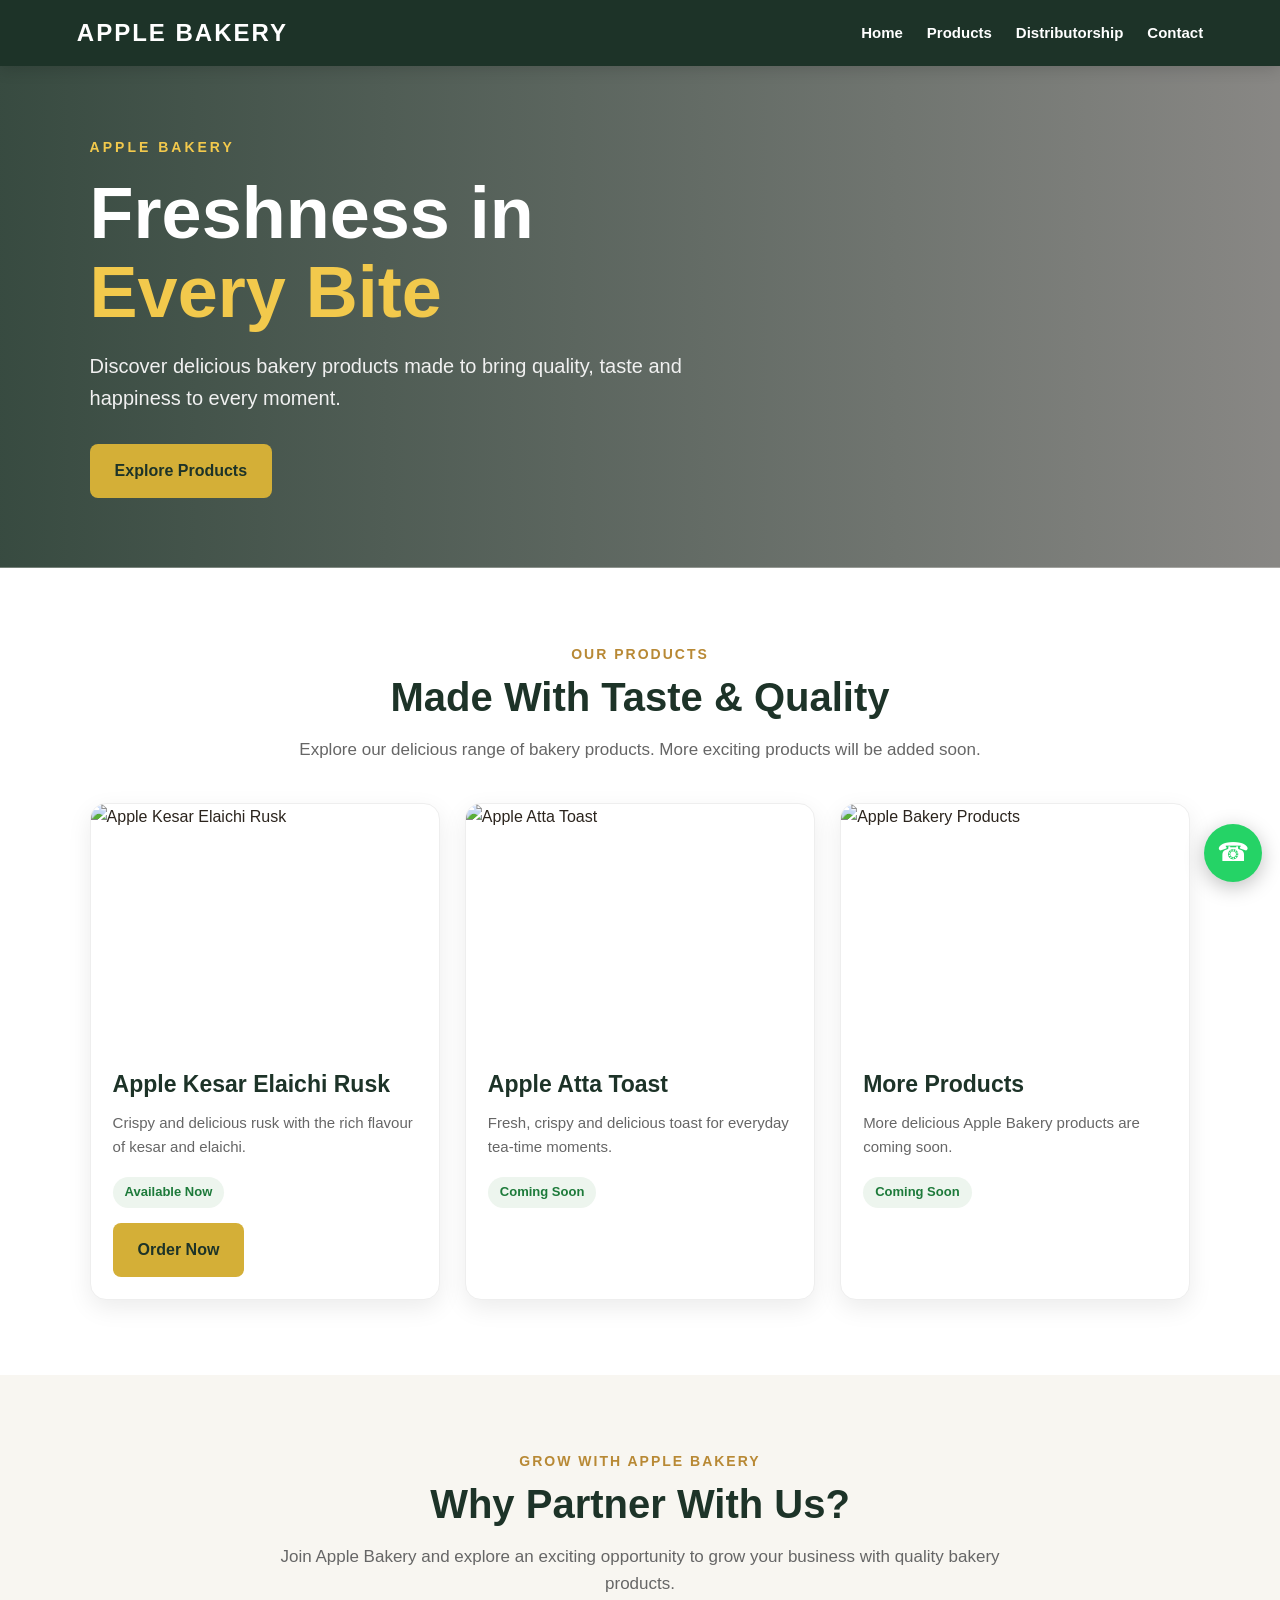
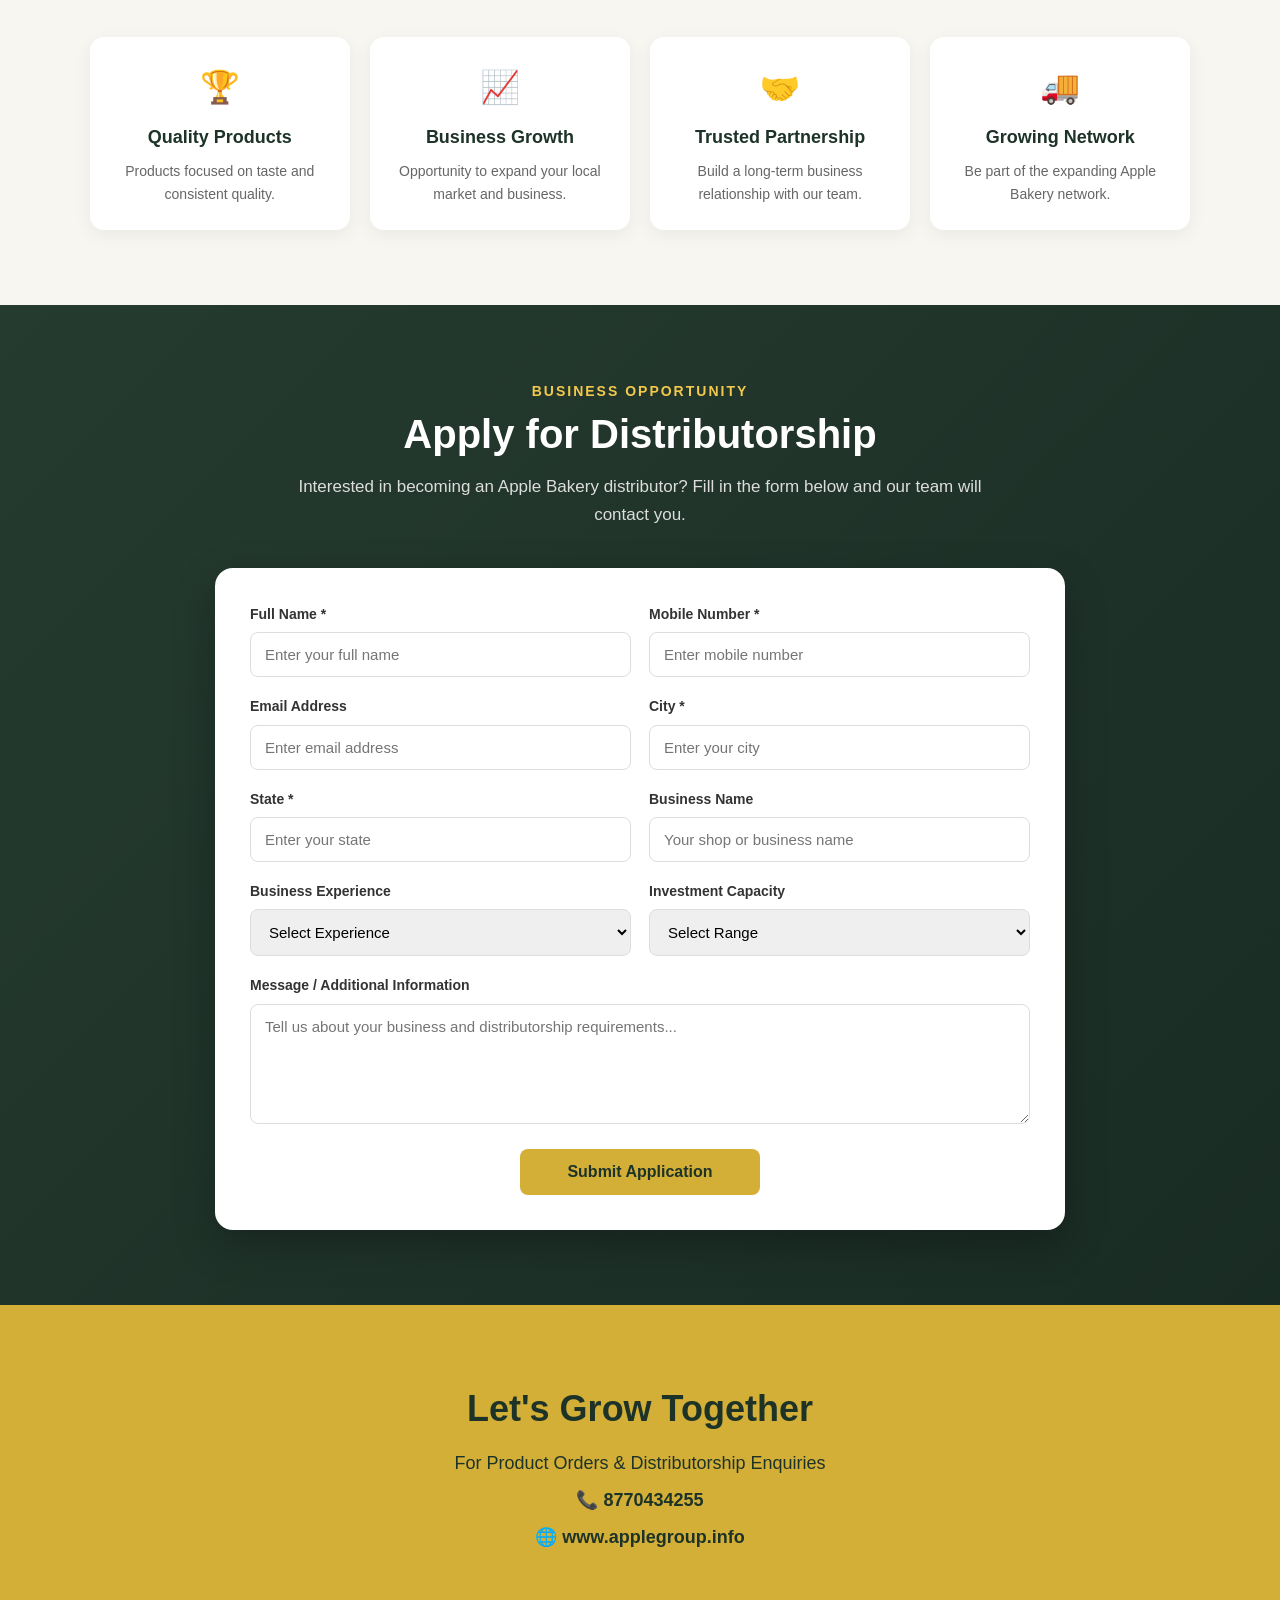
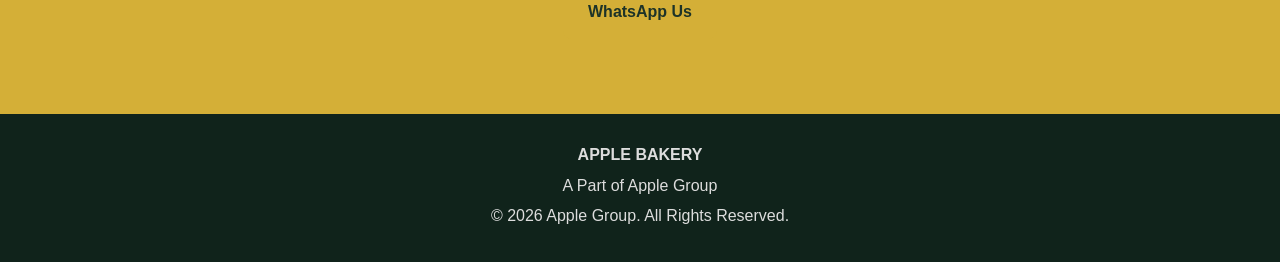
==== apple-bakery.html @ d06802bd "Create apple-bakery.html" ====
<!DOCTYPE html>
<html lang="en">

<head>
  <meta charset="UTF-8">

  <meta name="viewport" content="width=device-width, initial-scale=1.0">

  <title>Apple Bakery | Freshness in Every Bite</title>

  <meta
    name="description"
    content="Apple Bakery offers delicious bakery products. Explore our range and apply for distributorship."
  >

  <style>

    * {
      margin: 0;
      padding: 0;
      box-sizing: border-box;
    }

    html {
      scroll-behavior: smooth;
    }

    body {
      font-family: Arial, sans-serif;
      background: #f8f6f1;
      color: #2b241d;
      line-height: 1.6;
      overflow-x: hidden;
    }


    /* =========================
       HEADER
    ========================= */

    header {
      background: #1d3328;
      padding: 14px 6%;
      position: sticky;
      top: 0;
      z-index: 1000;
      box-shadow: 0 3px 15px rgba(0, 0, 0, 0.15);
    }

    .navbar {
      max-width: 1200px;
      margin: auto;
      display: flex;
      align-items: center;
      justify-content: space-between;
      gap: 20px;
    }

    .logo {
      color: white;
      font-size: 24px;
      font-weight: bold;
      letter-spacing: 2px;
      text-decoration: none;
    }

    nav {
      display: flex;
      align-items: center;
      gap: 24px;
    }

    nav a {
      color: white;
      text-decoration: none;
      font-size: 15px;
      font-weight: 600;
      transition: 0.3s ease;
    }

    nav a:hover {
      color: #d4af37;
    }


    /* =========================
       HERO
    ========================= */

    .hero {
      min-height: 500px;

      background:
        linear-gradient(
          90deg,
          rgba(29, 51, 40, 0.88),
          rgba(0, 0, 0, 0.45)
        ),
        url('https://images.unsplash.com/photo-1517433670267-08bbd4be890f?auto=format&fit=crop&w=1600&q=85');

      background-size: cover;
      background-position: center;

      display: flex;
      align-items: center;

      padding: 70px 7%;
      color: white;
    }

    .hero-content {
      max-width: 650px;
    }

    .hero-tag {
      color: #f2c94c;
      font-size: 14px;
      letter-spacing: 3px;
      font-weight: bold;
      margin-bottom: 15px;
    }

    .hero h1 {
      font-size: clamp(42px, 6vw, 72px);
      line-height: 1.1;
      margin-bottom: 18px;
    }

    .hero h1 span {
      color: #f2c94c;
    }

    .hero p {
      font-size: 20px;
      color: #f0f0f0;
      margin-bottom: 30px;
      max-width: 600px;
    }


    /* =========================
       BUTTON
    ========================= */

    .btn {
      display: inline-block;
      background: #d4af37;
      color: #1d3328;
      text-decoration: none;
      font-weight: bold;
      padding: 14px 25px;
      border-radius: 8px;
      border: none;
      cursor: pointer;
      transition: 0.3s ease;
      font-size: 16px;
    }

    .btn:hover {
      transform: translateY(-2px);
      background: #f2c94c;
    }


    /* =========================
       GENERAL
    ========================= */

    section {
      padding: 75px 7%;
    }

    .container {
      max-width: 1200px;
      margin: auto;
    }

    .section-tag {
      color: #b88935;
      text-transform: uppercase;
      letter-spacing: 2px;
      font-weight: bold;
      font-size: 14px;
      margin-bottom: 8px;
      text-align: center;
    }

    .section-title {
      text-align: center;
      font-size: 40px;
      color: #1d3328;
      margin-bottom: 15px;
      line-height: 1.2;
    }

    .section-text {
      max-width: 720px;
      margin: 0 auto 40px;
      text-align: center;
      color: #666;
      font-size: 17px;
    }


    /* =========================
       PRODUCTS
    ========================= */

    .products {
      background: white;
    }

    .product-grid {
      display: grid;
      grid-template-columns: repeat(3, 1fr);
      gap: 25px;
    }

    .product-card {
      background: #fff;
      border-radius: 16px;
      overflow: hidden;
      box-shadow: 0 8px 25px rgba(0, 0, 0, 0.08);
      transition: 0.3s ease;
      border: 1px solid #eee;
    }

    .product-card:hover {
      transform: translateY(-7px);
    }

    .product-card img {
      width: 100%;
      height: 240px;
      object-fit: cover;
      display: block;
    }

    .product-content {
      padding: 22px;
    }

    .product-content h3 {
      color: #1d3328;
      font-size: 23px;
      margin-bottom: 8px;
    }

    .product-content p {
      color: #666;
      margin-bottom: 18px;
      font-size: 15px;
    }

    .product-status {
      display: inline-block;
      background: #edf5ee;
      color: #1d7a3a;
      padding: 5px 12px;
      border-radius: 20px;
      font-size: 13px;
      font-weight: bold;
      margin-bottom: 15px;
    }


    /* =========================
       DISTRIBUTORSHIP
    ========================= */

    .distributorship {
      background:
        linear-gradient(
          135deg,
          rgba(29, 51, 40, 0.96),
          rgba(16, 35, 27, 0.96)
        );
      color: white;
    }

    .distributorship .section-tag {
      color: #f2c94c;
    }

    .distributorship .section-title {
      color: white;
    }

    .distributorship .section-text {
      color: #dddddd;
    }

    .form-box {
      max-width: 850px;
      margin: auto;
      background: white;
      padding: 35px;
      border-radius: 18px;
      color: #222;
      box-shadow: 0 15px 40px rgba(0, 0, 0, 0.25);
    }

    .form-grid {
      display: grid;
      grid-template-columns: repeat(2, 1fr);
      gap: 18px;
    }

    .form-group {
      display: flex;
      flex-direction: column;
    }

    .form-group.full {
      grid-column: 1 / -1;
    }

    .form-group label {
      font-size: 14px;
      font-weight: bold;
      margin-bottom: 7px;
      color: #333;
    }

    .form-group input,
    .form-group select,
    .form-group textarea {
      width: 100%;
      padding: 13px 14px;
      border: 1px solid #ddd;
      border-radius: 8px;
      font-size: 15px;
      font-family: Arial, sans-serif;
      outline: none;
    }

    .form-group input:focus,
    .form-group select:focus,
    .form-group textarea:focus {
      border-color: #d4af37;
      box-shadow: 0 0 0 3px rgba(212, 175, 55, 0.12);
    }

    .form-group textarea {
      min-height: 120px;
      resize: vertical;
    }

    .form-submit {
      margin-top: 25px;
      text-align: center;
    }

    .form-submit .btn {
      min-width: 240px;
    }


    /* =========================
       WHY DISTRIBUTOR
    ========================= */

    .benefits {
      background: #f8f6f1;
    }

    .benefit-grid {
      display: grid;
      grid-template-columns: repeat(4, 1fr);
      gap: 20px;
    }

    .benefit-card {
      background: white;
      padding: 25px 20px;
      border-radius: 14px;
      text-align: center;
      box-shadow: 0 5px 18px rgba(0, 0, 0, 0.06);
    }

    .benefit-icon {
      font-size: 32px;
      margin-bottom: 10px;
    }

    .benefit-card h3 {
      color: #1d3328;
      margin-bottom: 8px;
      font-size: 18px;
    }

    .benefit-card p {
      color: #666;
      font-size: 14px;
    }


    /* =========================
       CONTACT
    ========================= */

    .contact {
      background: #d4af37;
      text-align: center;
      color: #1d3328;
    }

    .contact h2 {
      font-size: 36px;
      margin-bottom: 12px;
    }

    .contact p {
      font-size: 18px;
      margin-bottom: 8px;
    }

    .contact a {
      color: #1d3328;
      font-weight: bold;
      text-decoration: none;
    }


    /* =========================
       FOOTER
    ========================= */

    footer {
      background: #10231b;
      color: white;
      text-align: center;
      padding: 28px 6%;
    }

    footer p {
      margin-bottom: 5px;
      color: #dddddd;
    }


    /* =========================
       WHATSAPP
    ========================= */

    .floating-whatsapp {
      position: fixed;
      right: 18px;
      bottom: 18px;

      width: 58px;
      height: 58px;

      border-radius: 50%;

      background: #25d366;
      color: white;

      display: flex;
      align-items: center;
      justify-content: center;

      text-decoration: none;
      font-size: 26px;

      box-shadow: 0 5px 20px rgba(0, 0, 0, 0.25);
      z-index: 999;
    }


    /* =========================
       MOBILE
    ========================= */

    @media (max-width: 768px) {

      header {
        padding: 13px 5%;
      }

      .navbar {
        flex-direction: column;
        gap: 10px;
      }

      .logo {
        font-size: 21px;
      }

      nav {
        width: 100%;
        justify-content: center;
        gap: 14px;
        flex-wrap: wrap;
      }

      nav a {
        font-size: 13px;
      }

      .hero {
        min-height: 470px;
        padding: 60px 6%;
        background-position: center;
      }

      .hero-tag {
        font-size: 12px;
        letter-spacing: 2px;
      }

      .hero h1 {
        font-size: 42px;
      }

      .hero p {
        font-size: 16px;
      }

      section {
        padding: 55px 5%;
      }

      .section-title {
        font-size: 30px;
      }

      .section-text {
        font-size: 15px;
        margin-bottom: 30px;
      }

      .product-grid {
        grid-template-columns: repeat(2, 1fr);
        gap: 12px;
      }

      .product-card {
        border-radius: 12px;
      }

      .product-card img {
        height: 145px;
      }

      .product-content {
        padding: 14px;
      }

      .product-content h3 {
        font-size: 17px;
        line-height: 1.25;
      }

      .product-content p {
        font-size: 13px;
        line-height: 1.5;
        margin-bottom: 12px;
      }

      .product-status {
        font-size: 11px;
        padding: 4px 8px;
      }

      .product-content .btn {
        width: 100%;
        text-align: center;
        padding: 11px 8px;
        font-size: 13px;
      }

      .benefit-grid {
        grid-template-columns: repeat(2, 1fr);
        gap: 12px;
      }

      .benefit-card {
        padding: 18px 12px;
      }

      .benefit-icon {
        font-size: 26px;
      }

      .benefit-card h3 {
        font-size: 15px;
      }

      .benefit-card p {
        font-size: 12px;
      }

      .form-box {
        padding: 20px 15px;
        border-radius: 14px;
      }

      .form-grid {
        grid-template-columns: 1fr;
        gap: 14px;
      }

      .form-group.full {
        grid-column: auto;
      }

      .form-group input,
      .form-group select,
      .form-group textarea {
        padding: 12px;
        font-size: 14px;
      }

      .form-submit .btn {
        width: 100%;
        min-width: 0;
      }

      .contact h2 {
        font-size: 28px;
      }

      .contact p {
        font-size: 15px;
      }

    }

  </style>

</head>


<body>


  <!-- =========================
       HEADER
  ========================= -->

  <header>

    <div class="navbar">

      <a href="index.html" class="logo">
        APPLE BAKERY
      </a>

      <nav>

        <a href="index.html">
          Home
        </a>

        <a href="#products">
          Products
        </a>

        <a href="#distributorship">
          Distributorship
        </a>

        <a href="#contact">
          Contact
        </a>

      </nav>

    </div>

  </header>



  <!-- =========================
       HERO
  ========================= -->

  <section class="hero">

    <div class="hero-content">

      <div class="hero-tag">
        APPLE BAKERY
      </div>

      <h1>
        Freshness in
        <span>Every Bite</span>
      </h1>

      <p>
        Discover delicious bakery products made to bring
        quality, taste and happiness to every moment.
      </p>

      <a href="#products" class="btn">
        Explore Products
      </a>

    </div>

  </section>



  <!-- =========================
       PRODUCTS
  ========================= -->

  <section class="products" id="products">

    <div class="container">

      <div class="section-tag">
        OUR PRODUCTS
      </div>

      <h2 class="section-title">
        Made With Taste & Quality
      </h2>

      <p class="section-text">
        Explore our delicious range of bakery products.
        More exciting products will be added soon.
      </p>


      <div class="product-grid">


        <!-- PRODUCT 1 -->

        <div class="product-card">

          <img
            src="https://images.unsplash.com/photo-1519864600265-abb23847ef2c?auto=format&fit=crop&w=800&q=80"
            alt="Apple Kesar Elaichi Rusk"
          >

          <div class="product-content">

            <h3>
              Apple Kesar Elaichi Rusk
            </h3>

            <p>
              Crispy and delicious rusk with the rich
              flavour of kesar and elaichi.
            </p>

            <div class="product-status">
              Available Now
            </div>

            <br>

            <a
              href="https://wa.me/918770434255?text=Hello%2C%20I%20want%20to%20order%20Apple%20Kesar%20Elaichi%20Rusk."
              class="btn"
              target="_blank"
              rel="noopener"
            >
              Order Now
            </a>

          </div>

        </div>



        <!-- PRODUCT 2 -->

        <div class="product-card">

          <img
            src="https://images.unsplash.com/photo-1509440159596-0249088772ff?auto=format&fit=crop&w=800&q=80"
            alt="Apple Atta Toast"
          >

          <div class="product-content">

            <h3>
              Apple Atta Toast
            </h3>

            <p>
              Fresh, crispy and delicious toast
              for everyday tea-time moments.
            </p>

            <div class="product-status">
              Coming Soon
            </div>

          </div>

        </div>



        <!-- PRODUCT 3 -->

        <div class="product-card">

          <img
            src="https://images.unsplash.com/photo-1509365465985-25d11c17e812?auto=format&fit=crop&w=800&q=80"
            alt="Apple Bakery Products"
          >

          <div class="product-content">

            <h3>
              More Products
            </h3>

            <p>
              More delicious Apple Bakery products
              are coming soon.
            </p>

            <div class="product-status">
              Coming Soon
            </div>

          </div>

        </div>


      </div>

    </div>

  </section>



  <!-- =========================
       BENEFITS
  ========================= -->

  <section class="benefits">

    <div class="container">

      <div class="section-tag">
        GROW WITH APPLE BAKERY
      </div>

      <h2 class="section-title">
        Why Partner With Us?
      </h2>

      <p class="section-text">
        Join Apple Bakery and explore an exciting opportunity
        to grow your business with quality bakery products.
      </p>


      <div class="benefit-grid">

        <div class="benefit-card">

          <div class="benefit-icon">
            🏆
          </div>

          <h3>
            Quality Products
          </h3>

          <p>
            Products focused on taste and consistent quality.
          </p>

        </div>


        <div class="benefit-card">

          <div class="benefit-icon">
            📈
          </div>

          <h3>
            Business Growth
          </h3>

          <p>
            Opportunity to expand your local market and business.
          </p>

        </div>


        <div class="benefit-card">

          <div class="benefit-icon">
            🤝
          </div>

          <h3>
            Trusted Partnership
          </h3>

          <p>
            Build a long-term business relationship with our team.
          </p>

        </div>


        <div class="benefit-card">

          <div class="benefit-icon">
            🚚
          </div>

          <h3>
            Growing Network
          </h3>

          <p>
            Be part of the expanding Apple Bakery network.
          </p>

        </div>

      </div>

    </div>

  </section>



  <!-- =========================
       DISTRIBUTORSHIP FORM
  ========================= -->

  <section
    class="distributorship"
    id="distributorship"
  >

    <div class="container">

      <div class="section-tag">
        BUSINESS OPPORTUNITY
      </div>

      <h2 class="section-title">
        Apply for Distributorship
      </h2>

      <p class="section-text">
        Interested in becoming an Apple Bakery distributor?
        Fill in the form below and our team will contact you.
      </p>


      <div class="form-box">

        <form
          action="https://formsubmit.co/applegroupofficial@gmail.com"
          method="POST"
        >

          <!-- SETTINGS -->

          <input
            type="hidden"
            name="_subject"
            value="New Apple Bakery Distributorship Application"
          >

          <input
            type="hidden"
            name="_captcha"
            value="false"
          >

          <input
            type="hidden"
            name="_template"
            value="table"
          >


          <div class="form-grid">


            <div class="form-group">

              <label>
                Full Name *
              </label>

              <input
                type="text"
                name="Full Name"
                placeholder="Enter your full name"
                required
              >

            </div>


            <div class="form-group">

              <label>
                Mobile Number *
              </label>

              <input
                type="tel"
                name="Mobile Number"
                placeholder="Enter mobile number"
                required
              >

            </div>


            <div class="form-group">

              <label>
                Email Address
              </label>

              <input
                type="email"
                name="Email"
                placeholder="Enter email address"
              >

            </div>


            <div class="form-group">

              <label>
                City *
              </label>

              <input
                type="text"
                name="City"
                placeholder="Enter your city"
                required
              >

            </div>


            <div class="form-group">

              <label>
                State *
              </label>

              <input
                type="text"
                name="State"
                placeholder="Enter your state"
                required
              >

            </div>


            <div class="form-group">

              <label>
                Business Name
              </label>

              <input
                type="text"
                name="Business Name"
                placeholder="Your shop or business name"
              >

            </div>


            <div class="form-group">

              <label>
                Business Experience
              </label>

              <select name="Business Experience">

                <option value="">
                  Select Experience
                </option>

                <option>
                  No Previous Experience
                </option>

                <option>
                  Less Than 1 Year
                </option>

                <option>
                  1 - 3 Years
                </option>

                <option>
                  More Than 3 Years
                </option>

              </select>

            </div>


            <div class="form-group">

              <label>
                Investment Capacity
              </label>

              <select name="Investment Capacity">

                <option value="">
                  Select Range
                </option>

                <option>
                  Below ₹50,000
                </option>

                <option>
                  ₹50,000 - ₹1 Lakh
                </option>

                <option>
                  ₹1 Lakh - ₹3 Lakh
                </option>

                <option>
                  Above ₹3 Lakh
                </option>

              </select>

            </div>


            <div class="form-group full">

              <label>
                Message / Additional Information
              </label>

              <textarea
                name="Message"
                placeholder="Tell us about your business and distributorship requirements..."
              ></textarea>

            </div>


          </div>


          <div class="form-submit">

            <button
              type="submit"
              class="btn"
            >
              Submit Application
            </button>

          </div>


        </form>

      </div>

    </div>

  </section>



  <!-- =========================
       CONTACT
  ========================= -->

  <section class="contact" id="contact">

    <div class="container">

      <h2>
        Let's Grow Together
      </h2>

      <p>
        For Product Orders & Distributorship Enquiries
      </p>

      <p>
        📞
        <a href="tel:+918770434255">
          8770434255
        </a>
      </p>

      <p>
        🌐
        <a href="https://www.applegroup.info">
          www.applegroup.info
        </a>
      </p>

      <br>

      <a
        href="https://wa.me/918770434255?text=Hello%2C%20I%20am%20interested%20in%20Apple%20Bakery%20distributorship."
        class="btn"
        target="_blank"
        rel="noopener"
      >
        WhatsApp Us
      </a>

    </div>

  </section>



  <!-- =========================
       FOOTER
  ========================= -->

  <footer>

    <p>
      <strong>
        APPLE BAKERY
      </strong>
    </p>

    <p>
      A Part of Apple Group
    </p>

    <p>
      © 2026 Apple Group. All Rights Reserved.
    </p>

  </footer>



  <!-- =========================
       FLOATING WHATSAPP
  ========================= -->

  <a
    href="https://wa.me/918770434255?text=Hello%2C%20I%20want%20to%20know%20more%20about%20Apple%20Bakery."
    class="floating-whatsapp"
    target="_blank"
    rel="noopener"
    aria-label="Chat on WhatsApp"
  >
    ☎
  </a>


</body>

</html>
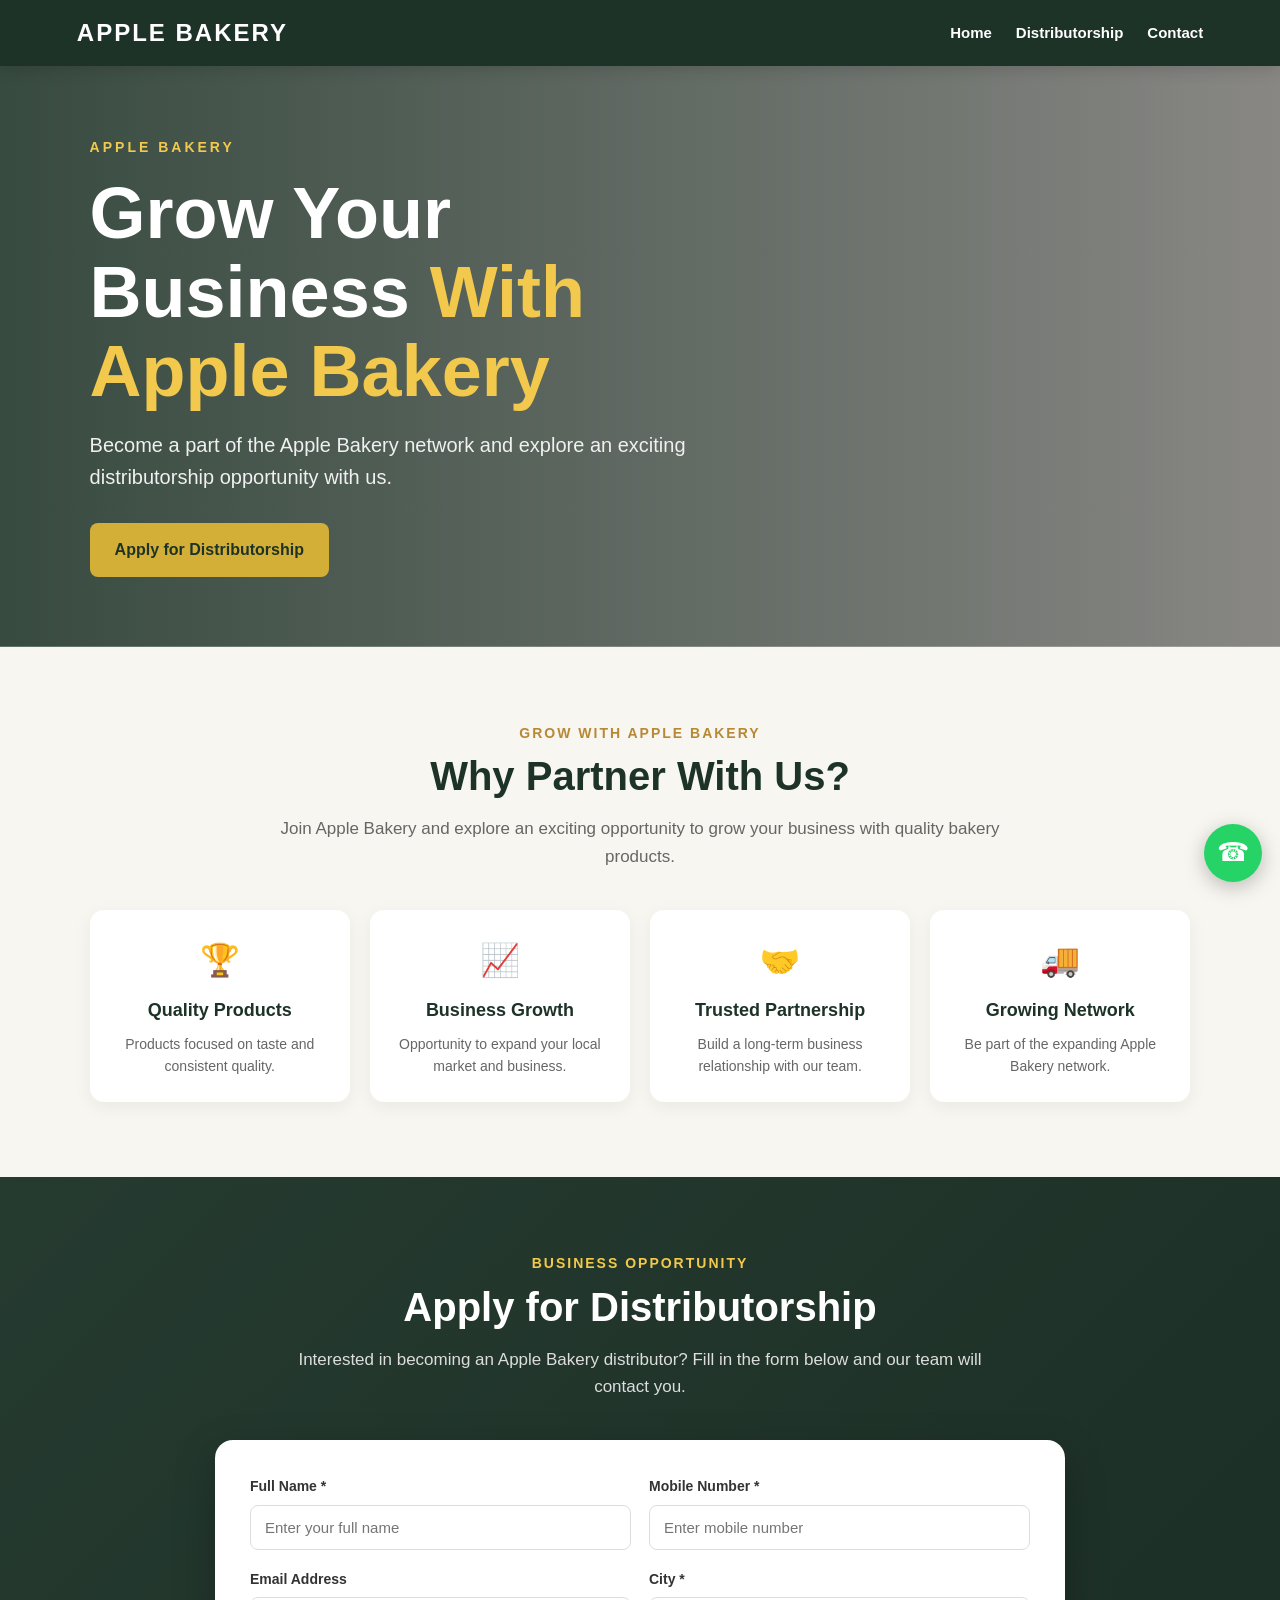
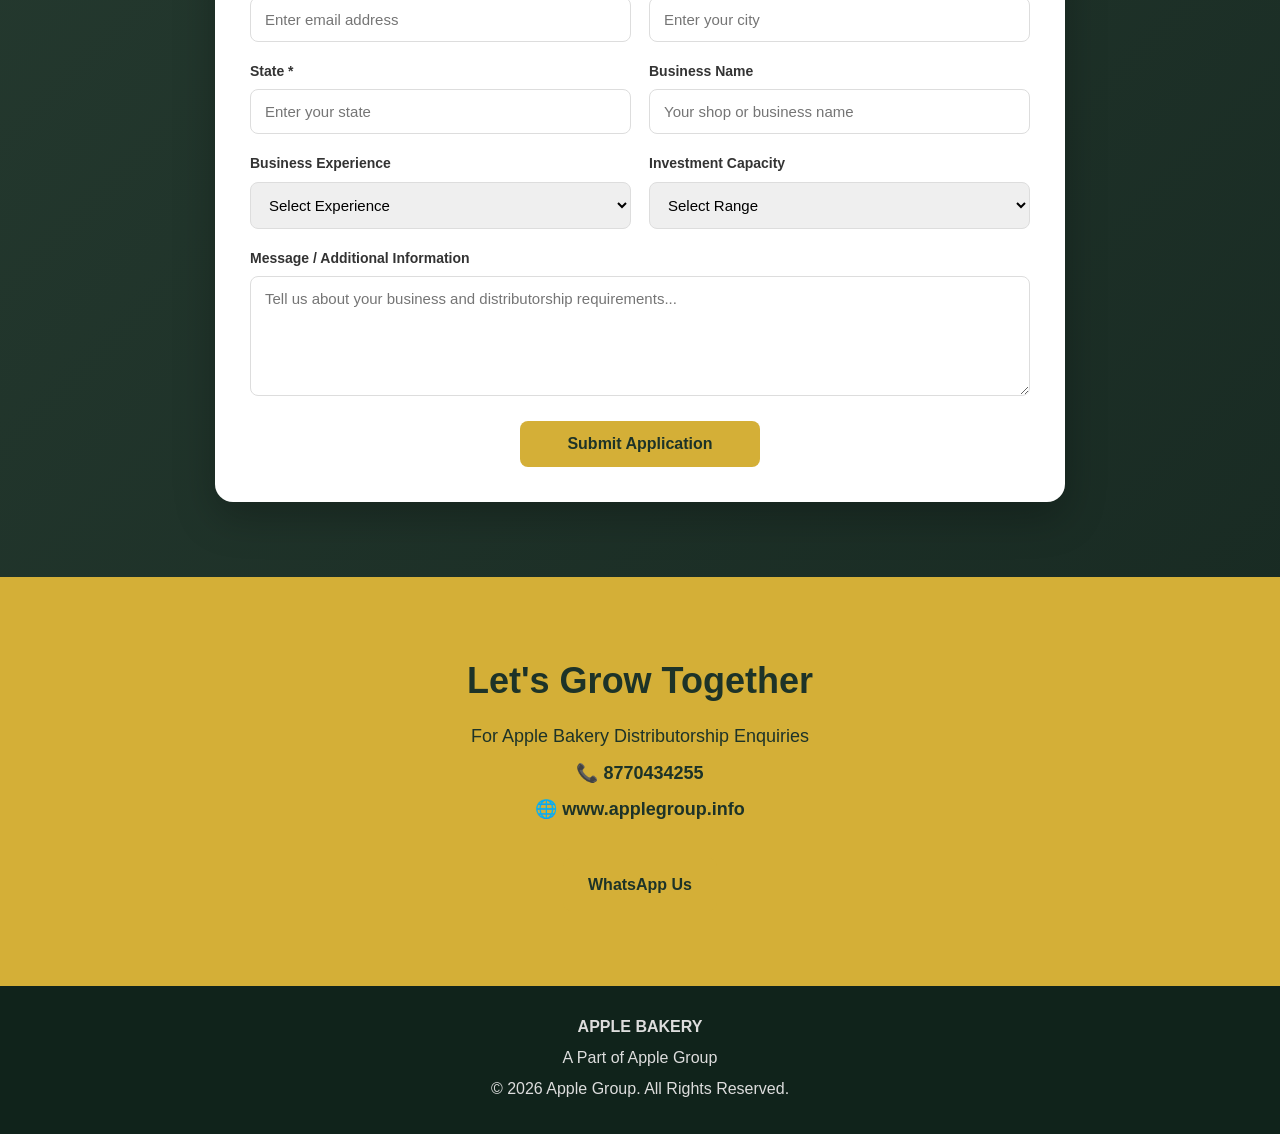
==== commit f2f1a9fd: "Update apple-bakery.html" ====
--- a/apple-bakery.html
+++ b/apple-bakery.html
@@ -6,11 +6,11 @@
 
   <meta name="viewport" content="width=device-width, initial-scale=1.0">
 
-  <title>Apple Bakery | Freshness in Every Bite</title>
+  <title>Apple Bakery | Distributorship Opportunity</title>
 
   <meta
     name="description"
-    content="Apple Bakery offers delicious bakery products. Explore our range and apply for distributorship."
+    content="Join Apple Bakery as a distributor. Apply for distributorship and grow your business with us."
   >
 
   <style>
@@ -100,6 +100,7 @@
 
       background-size: cover;
       background-position: center;
+      background-repeat: no-repeat;
 
       display: flex;
       align-items: center;
@@ -203,64 +204,41 @@
 
 
     /* =========================
-       PRODUCTS
+       BENEFITS
     ========================= */
 
-    .products {
+    .benefits {
+      background: #f8f6f1;
+    }
+
+    .benefit-grid {
+      display: grid;
+      grid-template-columns: repeat(4, 1fr);
+      gap: 20px;
+    }
+
+    .benefit-card {
       background: white;
-    }
-
-    .product-grid {
-      display: grid;
-      grid-template-columns: repeat(3, 1fr);
-      gap: 25px;
-    }
-
-    .product-card {
-      background: #fff;
-      border-radius: 16px;
-      overflow: hidden;
-      box-shadow: 0 8px 25px rgba(0, 0, 0, 0.08);
-      transition: 0.3s ease;
-      border: 1px solid #eee;
-    }
-
-    .product-card:hover {
-      transform: translateY(-7px);
-    }
-
-    .product-card img {
-      width: 100%;
-      height: 240px;
-      object-fit: cover;
-      display: block;
-    }
-
-    .product-content {
-      padding: 22px;
-    }
-
-    .product-content h3 {
+      padding: 25px 20px;
+      border-radius: 14px;
+      text-align: center;
+      box-shadow: 0 5px 18px rgba(0, 0, 0, 0.06);
+    }
+
+    .benefit-icon {
+      font-size: 32px;
+      margin-bottom: 10px;
+    }
+
+    .benefit-card h3 {
       color: #1d3328;
-      font-size: 23px;
       margin-bottom: 8px;
-    }
-
-    .product-content p {
+      font-size: 18px;
+    }
+
+    .benefit-card p {
       color: #666;
-      margin-bottom: 18px;
-      font-size: 15px;
-    }
-
-    .product-status {
-      display: inline-block;
-      background: #edf5ee;
-      color: #1d7a3a;
-      padding: 5px 12px;
-      border-radius: 20px;
-      font-size: 13px;
-      font-weight: bold;
-      margin-bottom: 15px;
+      font-size: 14px;
     }
 
 
@@ -275,6 +253,7 @@
           rgba(29, 51, 40, 0.96),
           rgba(16, 35, 27, 0.96)
         );
+
       color: white;
     }
 
@@ -357,45 +336,6 @@
 
 
     /* =========================
-       WHY DISTRIBUTOR
-    ========================= */
-
-    .benefits {
-      background: #f8f6f1;
-    }
-
-    .benefit-grid {
-      display: grid;
-      grid-template-columns: repeat(4, 1fr);
-      gap: 20px;
-    }
-
-    .benefit-card {
-      background: white;
-      padding: 25px 20px;
-      border-radius: 14px;
-      text-align: center;
-      box-shadow: 0 5px 18px rgba(0, 0, 0, 0.06);
-    }
-
-    .benefit-icon {
-      font-size: 32px;
-      margin-bottom: 10px;
-    }
-
-    .benefit-card h3 {
-      color: #1d3328;
-      margin-bottom: 8px;
-      font-size: 18px;
-    }
-
-    .benefit-card p {
-      color: #666;
-      font-size: 14px;
-    }
-
-
-    /* =========================
        CONTACT
     ========================= */
 
@@ -440,7 +380,7 @@
 
 
     /* =========================
-       WHATSAPP
+       WHATSAPP BUTTON
     ========================= */
 
     .floating-whatsapp {
@@ -499,8 +439,8 @@
       }
 
       .hero {
-        min-height: 470px;
-        padding: 60px 6%;
+        min-height: 420px;
+        padding: 55px 6%;
         background-position: center;
       }
 
@@ -510,7 +450,7 @@
       }
 
       .hero h1 {
-        font-size: 42px;
+        font-size: 40px;
       }
 
       .hero p {
@@ -528,46 +468,6 @@
       .section-text {
         font-size: 15px;
         margin-bottom: 30px;
-      }
-
-      .product-grid {
-        grid-template-columns: repeat(2, 1fr);
-        gap: 12px;
-      }
-
-      .product-card {
-        border-radius: 12px;
-      }
-
-      .product-card img {
-        height: 145px;
-      }
-
-      .product-content {
-        padding: 14px;
-      }
-
-      .product-content h3 {
-        font-size: 17px;
-        line-height: 1.25;
-      }
-
-      .product-content p {
-        font-size: 13px;
-        line-height: 1.5;
-        margin-bottom: 12px;
-      }
-
-      .product-status {
-        font-size: 11px;
-        padding: 4px 8px;
-      }
-
-      .product-content .btn {
-        width: 100%;
-        text-align: center;
-        padding: 11px 8px;
-        font-size: 13px;
       }
 
       .benefit-grid {
@@ -635,9 +535,7 @@
 <body>
 
 
-  <!-- =========================
-       HEADER
-  ========================= -->
+  <!-- HEADER -->
 
   <header>
 
@@ -653,10 +551,6 @@
           Home
         </a>
 
-        <a href="#products">
-          Products
-        </a>
-
         <a href="#distributorship">
           Distributorship
         </a>
@@ -673,9 +567,7 @@
 
 
 
-  <!-- =========================
-       HERO
-  ========================= -->
+  <!-- HERO -->
 
   <section class="hero">
 
@@ -686,17 +578,17 @@
       </div>
 
       <h1>
-        Freshness in
-        <span>Every Bite</span>
+        Grow Your Business
+        <span>With Apple Bakery</span>
       </h1>
 
       <p>
-        Discover delicious bakery products made to bring
-        quality, taste and happiness to every moment.
+        Become a part of the Apple Bakery network and explore
+        an exciting distributorship opportunity with us.
       </p>
 
-      <a href="#products" class="btn">
-        Explore Products
+      <a href="#distributorship" class="btn">
+        Apply for Distributorship
       </a>
 
     </div>
@@ -705,142 +597,7 @@
 
 
 
-  <!-- =========================
-       PRODUCTS
-  ========================= -->
-
-  <section class="products" id="products">
-
-    <div class="container">
-
-      <div class="section-tag">
-        OUR PRODUCTS
-      </div>
-
-      <h2 class="section-title">
-        Made With Taste & Quality
-      </h2>
-
-      <p class="section-text">
-        Explore our delicious range of bakery products.
-        More exciting products will be added soon.
-      </p>
-
-
-      <div class="product-grid">
-
-
-        <!-- PRODUCT 1 -->
-
-        <div class="product-card">
-
-          <img
-            src="https://images.unsplash.com/photo-1519864600265-abb23847ef2c?auto=format&fit=crop&w=800&q=80"
-            alt="Apple Kesar Elaichi Rusk"
-          >
-
-          <div class="product-content">
-
-            <h3>
-              Apple Kesar Elaichi Rusk
-            </h3>
-
-            <p>
-              Crispy and delicious rusk with the rich
-              flavour of kesar and elaichi.
-            </p>
-
-            <div class="product-status">
-              Available Now
-            </div>
-
-            <br>
-
-            <a
-              href="https://wa.me/918770434255?text=Hello%2C%20I%20want%20to%20order%20Apple%20Kesar%20Elaichi%20Rusk."
-              class="btn"
-              target="_blank"
-              rel="noopener"
-            >
-              Order Now
-            </a>
-
-          </div>
-
-        </div>
-
-
-
-        <!-- PRODUCT 2 -->
-
-        <div class="product-card">
-
-          <img
-            src="https://images.unsplash.com/photo-1509440159596-0249088772ff?auto=format&fit=crop&w=800&q=80"
-            alt="Apple Atta Toast"
-          >
-
-          <div class="product-content">
-
-            <h3>
-              Apple Atta Toast
-            </h3>
-
-            <p>
-              Fresh, crispy and delicious toast
-              for everyday tea-time moments.
-            </p>
-
-            <div class="product-status">
-              Coming Soon
-            </div>
-
-          </div>
-
-        </div>
-
-
-
-        <!-- PRODUCT 3 -->
-
-        <div class="product-card">
-
-          <img
-            src="https://images.unsplash.com/photo-1509365465985-25d11c17e812?auto=format&fit=crop&w=800&q=80"
-            alt="Apple Bakery Products"
-          >
-
-          <div class="product-content">
-
-            <h3>
-              More Products
-            </h3>
-
-            <p>
-              More delicious Apple Bakery products
-              are coming soon.
-            </p>
-
-            <div class="product-status">
-              Coming Soon
-            </div>
-
-          </div>
-
-        </div>
-
-
-      </div>
-
-    </div>
-
-  </section>
-
-
-
-  <!-- =========================
-       BENEFITS
-  ========================= -->
+  <!-- BENEFITS -->
 
   <section class="benefits">
 
@@ -864,13 +621,9 @@
 
         <div class="benefit-card">
 
-          <div class="benefit-icon">
-            🏆
-          </div>
-
-          <h3>
-            Quality Products
-          </h3>
+          <div class="benefit-icon">🏆</div>
+
+          <h3>Quality Products</h3>
 
           <p>
             Products focused on taste and consistent quality.
@@ -881,13 +634,9 @@
 
         <div class="benefit-card">
 
-          <div class="benefit-icon">
-            📈
-          </div>
-
-          <h3>
-            Business Growth
-          </h3>
+          <div class="benefit-icon">📈</div>
+
+          <h3>Business Growth</h3>
 
           <p>
             Opportunity to expand your local market and business.
@@ -898,13 +647,9 @@
 
         <div class="benefit-card">
 
-          <div class="benefit-icon">
-            🤝
-          </div>
-
-          <h3>
-            Trusted Partnership
-          </h3>
+          <div class="benefit-icon">🤝</div>
+
+          <h3>Trusted Partnership</h3>
 
           <p>
             Build a long-term business relationship with our team.
@@ -915,13 +660,9 @@
 
         <div class="benefit-card">
 
-          <div class="benefit-icon">
-            🚚
-          </div>
-
-          <h3>
-            Growing Network
-          </h3>
+          <div class="benefit-icon">🚚</div>
+
+          <h3>Growing Network</h3>
 
           <p>
             Be part of the expanding Apple Bakery network.
@@ -937,9 +678,7 @@
 
 
 
-  <!-- =========================
-       DISTRIBUTORSHIP FORM
-  ========================= -->
+  <!-- DISTRIBUTORSHIP FORM -->
 
   <section
     class="distributorship"
@@ -965,11 +704,9 @@
       <div class="form-box">
 
         <form
-          action="https://formsubmit.co/applegroupofficial@gmail.com"
+          action="https://formsubmit.co/applebakeryujn@gmail.com"
           method="POST"
         >
-
-          <!-- SETTINGS -->
 
           <input
             type="hidden"
@@ -1192,9 +929,7 @@
 
 
 
-  <!-- =========================
-       CONTACT
-  ========================= -->
+  <!-- CONTACT -->
 
   <section class="contact" id="contact">
 
@@ -1205,7 +940,7 @@
       </h2>
 
       <p>
-        For Product Orders & Distributorship Enquiries
+        For Apple Bakery Distributorship Enquiries
       </p>
 
       <p>
@@ -1217,7 +952,7 @@
 
       <p>
         🌐
-        <a href="https://www.applegroup.info">
+        <a href="index.html">
           www.applegroup.info
         </a>
       </p>
@@ -1239,9 +974,7 @@
 
 
 
-  <!-- =========================
-       FOOTER
-  ========================= -->
+  <!-- FOOTER -->
 
   <footer>
 
@@ -1263,12 +996,10 @@
 
 
 
-  <!-- =========================
-       FLOATING WHATSAPP
-  ========================= -->
+  <!-- FLOATING WHATSAPP -->
 
   <a
-    href="https://wa.me/918770434255?text=Hello%2C%20I%20want%20to%20know%20more%20about%20Apple%20Bakery."
+    href="https://wa.me/918770434255?text=Hello%2C%20I%20want%20to%20know%20more%20about%20Apple%20Bakery%20distributorship."
     class="floating-whatsapp"
     target="_blank"
     rel="noopener"
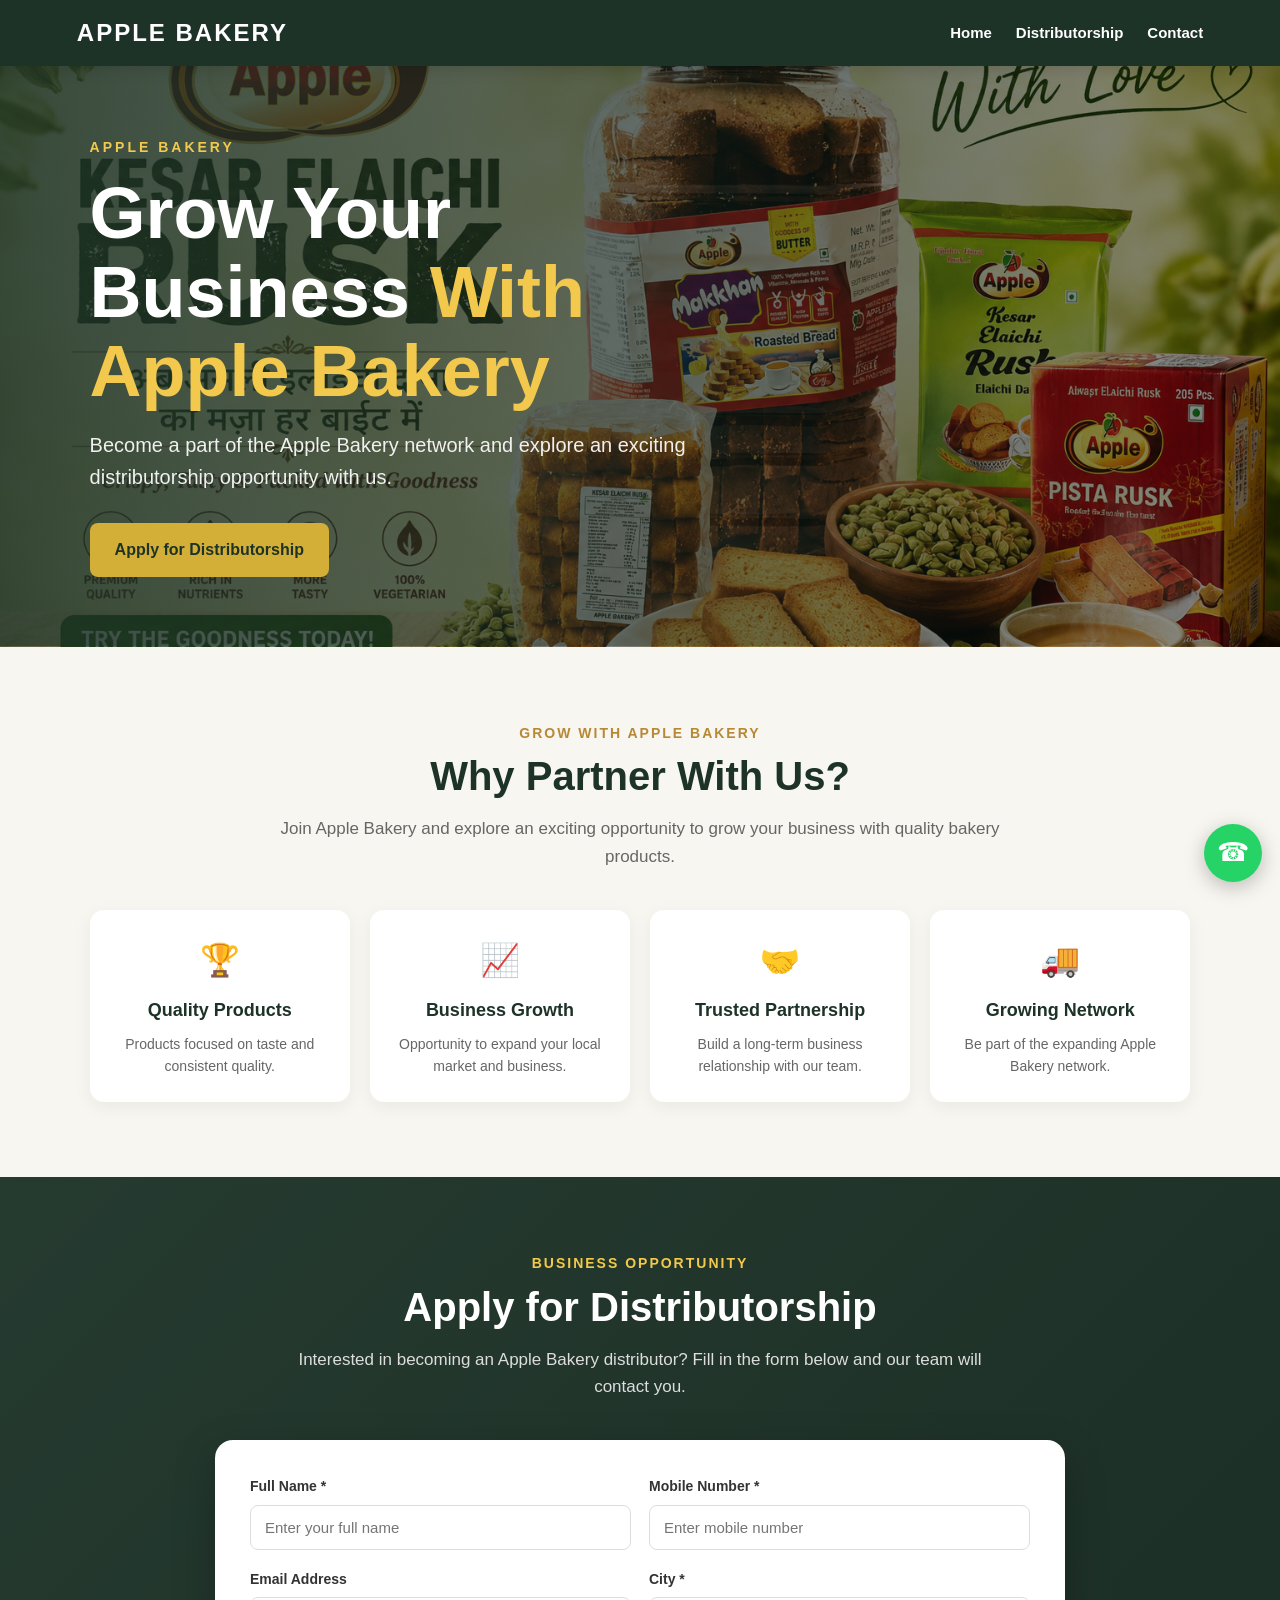
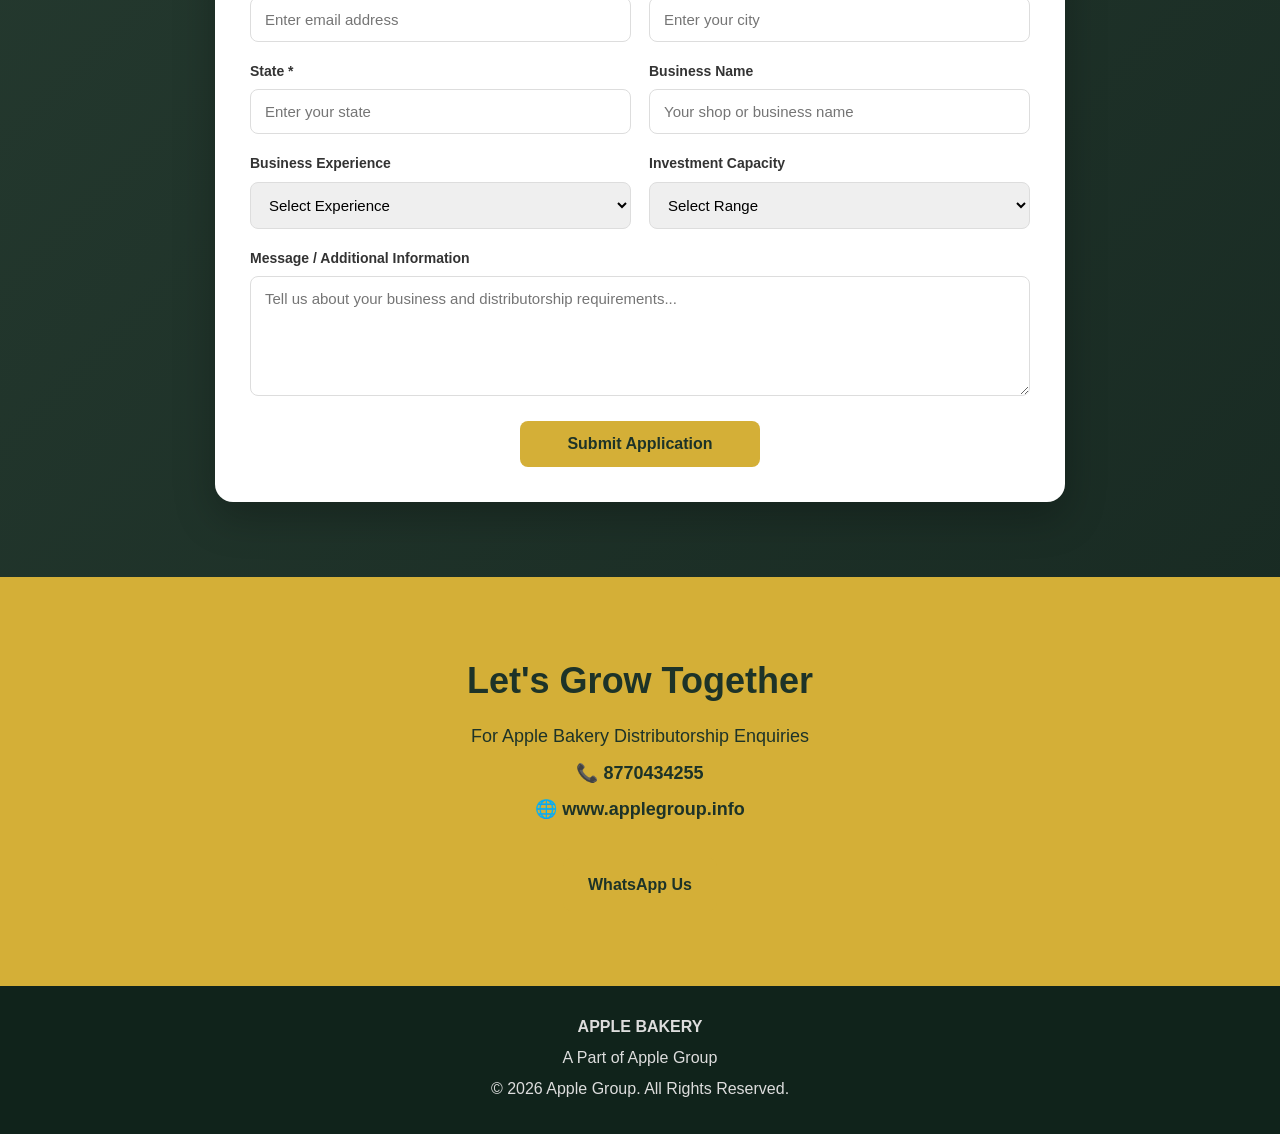
==== commit 7dc0a768: "Update apple-bakery.html" ====
--- a/apple-bakery.html
+++ b/apple-bakery.html
@@ -96,7 +96,7 @@
           rgba(29, 51, 40, 0.88),
           rgba(0, 0, 0, 0.45)
         ),
-        url('https://images.unsplash.com/photo-1517433670267-08bbd4be890f?auto=format&fit=crop&w=1600&q=85');
+        url('Apple-bakery-hero.png');
 
       background-size: cover;
       background-position: center;
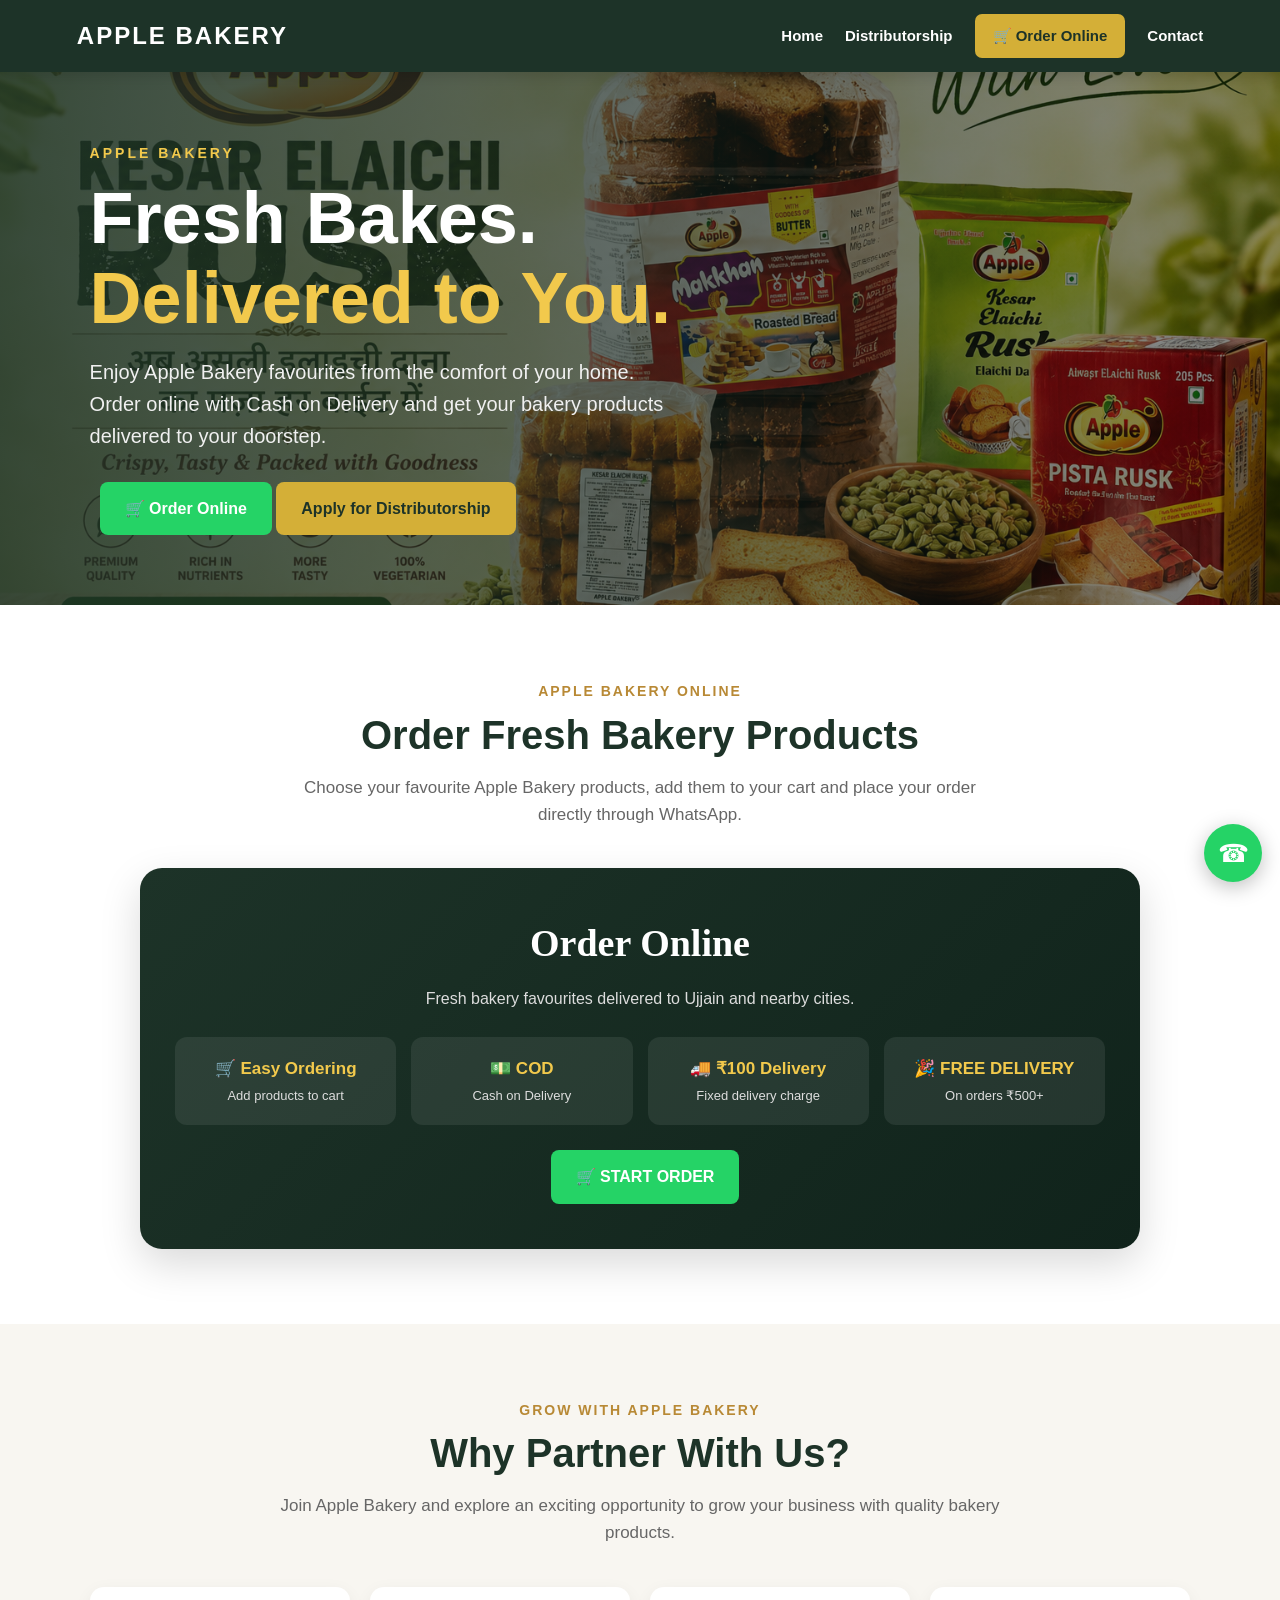
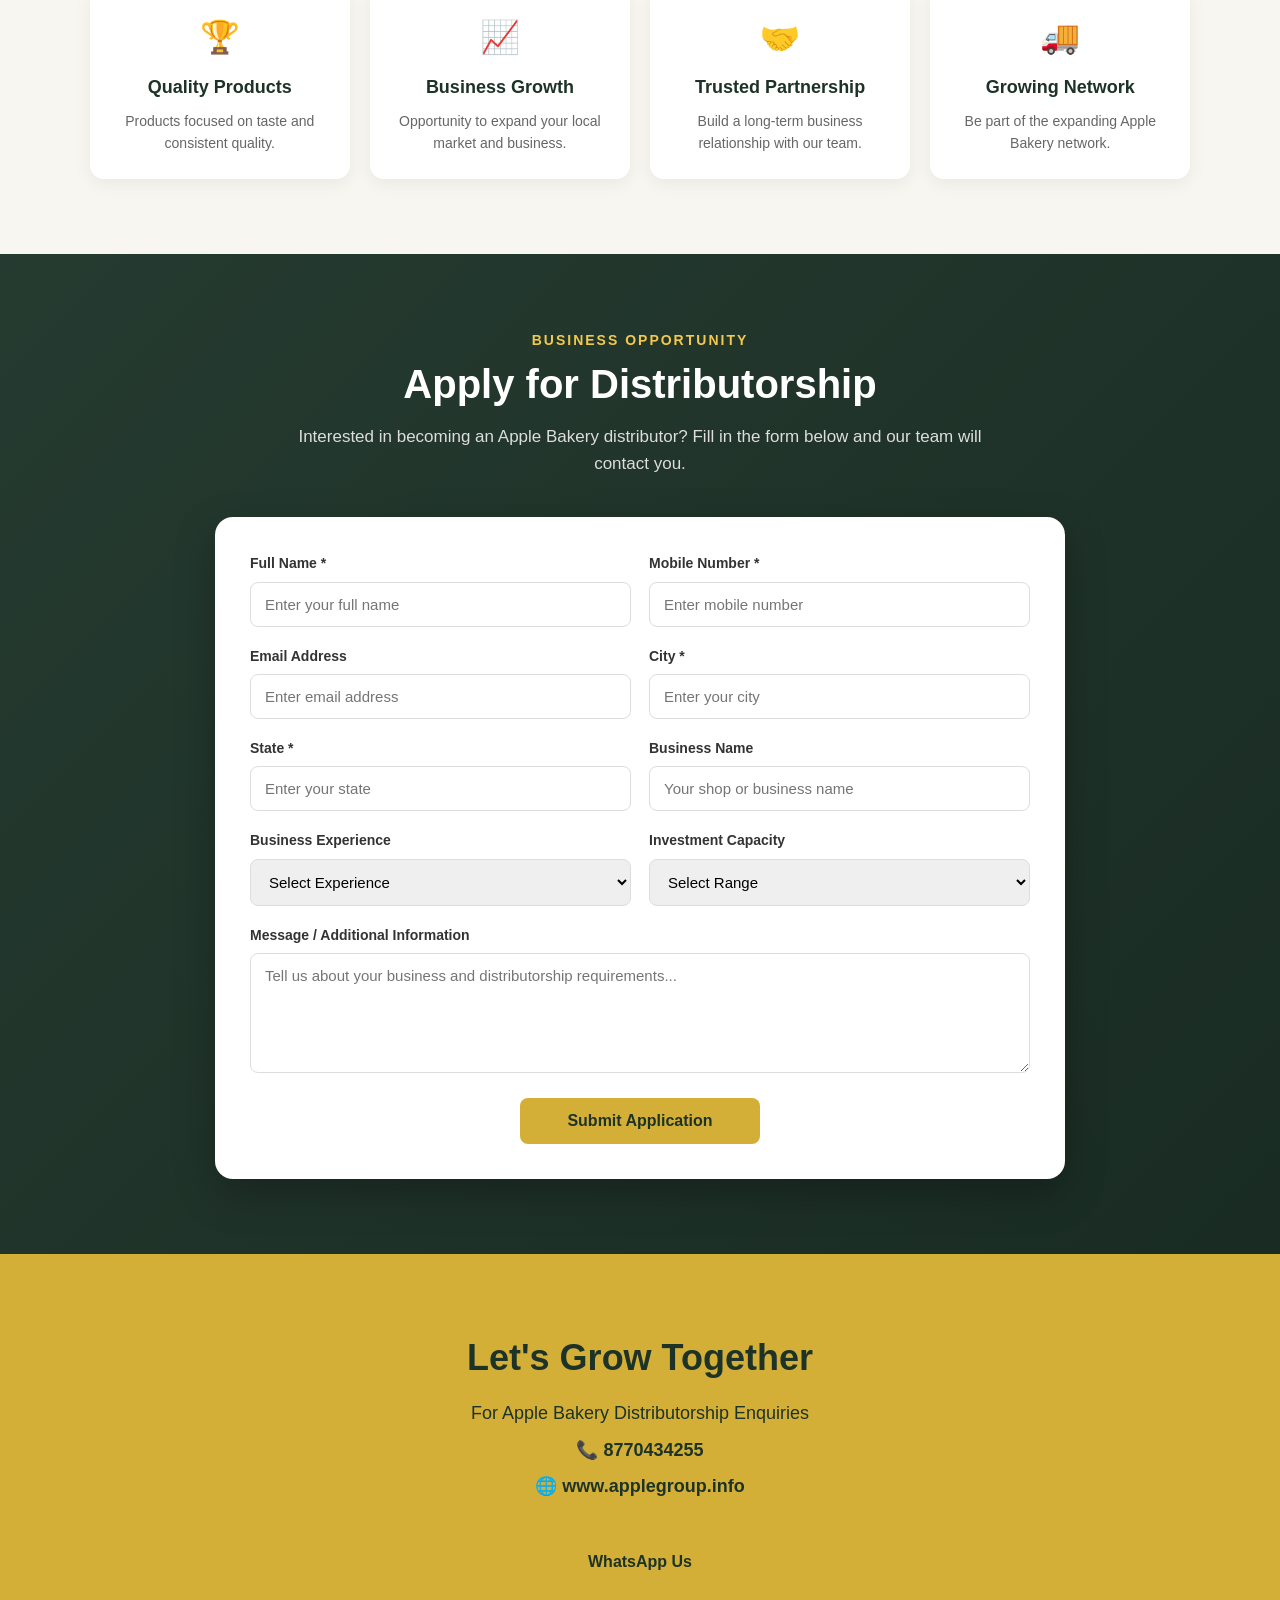
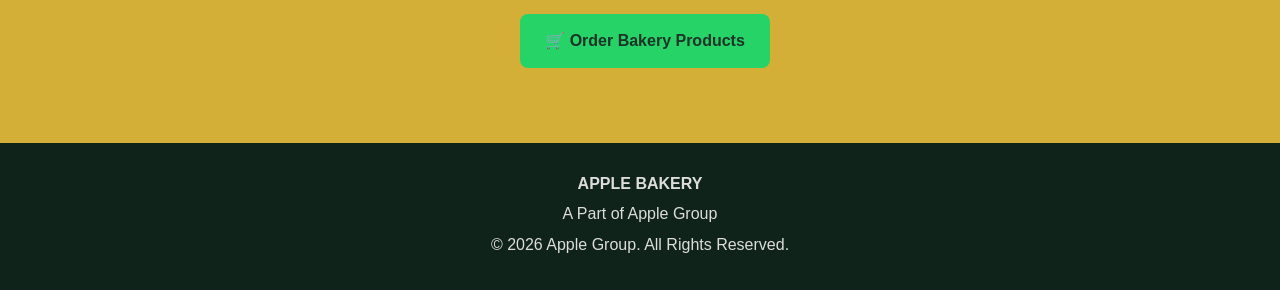
==== commit d4d18449: "Update apple-bakery.html" ====
--- a/apple-bakery.html
+++ b/apple-bakery.html
@@ -2,532 +2,708 @@
 <html lang="en">
 
 <head>
-  <meta charset="UTF-8">
-
-  <meta name="viewport" content="width=device-width, initial-scale=1.0">
-
-  <title>Apple Bakery | Distributorship Opportunity</title>
-
-  <meta
-    name="description"
-    content="Join Apple Bakery as a distributor. Apply for distributorship and grow your business with us."
-  >
-
-  <style>
-
-    * {
-      margin: 0;
-      padding: 0;
-      box-sizing: border-box;
-    }
-
-    html {
-      scroll-behavior: smooth;
-    }
-
-    body {
-      font-family: Arial, sans-serif;
-      background: #f8f6f1;
-      color: #2b241d;
-      line-height: 1.6;
-      overflow-x: hidden;
-    }
-
-
-    /* =========================
-       HEADER
-    ========================= */
-
-    header {
-      background: #1d3328;
-      padding: 14px 6%;
-      position: sticky;
-      top: 0;
-      z-index: 1000;
-      box-shadow: 0 3px 15px rgba(0, 0, 0, 0.15);
-    }
-
-    .navbar {
-      max-width: 1200px;
-      margin: auto;
-      display: flex;
-      align-items: center;
-      justify-content: space-between;
-      gap: 20px;
-    }
-
-    .logo {
-      color: white;
-      font-size: 24px;
-      font-weight: bold;
-      letter-spacing: 2px;
-      text-decoration: none;
-    }
-
-    nav {
-      display: flex;
-      align-items: center;
-      gap: 24px;
-    }
-
-    nav a {
-      color: white;
-      text-decoration: none;
-      font-size: 15px;
-      font-weight: 600;
-      transition: 0.3s ease;
-    }
-
-    nav a:hover {
-      color: #d4af37;
-    }
-
-
-    /* =========================
-       HERO
-    ========================= */
-
-    .hero {
-      min-height: 500px;
-
-      background:
-        linear-gradient(
-          90deg,
-          rgba(29, 51, 40, 0.88),
-          rgba(0, 0, 0, 0.45)
-        ),
-        url('Apple-bakery-hero.png');
-
-      background-size: cover;
-      background-position: center;
-      background-repeat: no-repeat;
-
-      display: flex;
-      align-items: center;
-
-      padding: 70px 7%;
-      color: white;
-    }
-
-    .hero-content {
-      max-width: 650px;
-    }
-
-    .hero-tag {
-      color: #f2c94c;
-      font-size: 14px;
-      letter-spacing: 3px;
-      font-weight: bold;
-      margin-bottom: 15px;
-    }
-
-    .hero h1 {
-      font-size: clamp(42px, 6vw, 72px);
-      line-height: 1.1;
-      margin-bottom: 18px;
-    }
-
-    .hero h1 span {
-      color: #f2c94c;
-    }
-
-    .hero p {
-      font-size: 20px;
-      color: #f0f0f0;
-      margin-bottom: 30px;
-      max-width: 600px;
-    }
-
-
-    /* =========================
-       BUTTON
-    ========================= */
-
-    .btn {
-      display: inline-block;
-      background: #d4af37;
-      color: #1d3328;
-      text-decoration: none;
-      font-weight: bold;
-      padding: 14px 25px;
-      border-radius: 8px;
-      border: none;
-      cursor: pointer;
-      transition: 0.3s ease;
-      font-size: 16px;
-    }
-
-    .btn:hover {
-      transform: translateY(-2px);
-      background: #f2c94c;
-    }
-
-
-    /* =========================
-       GENERAL
-    ========================= */
-
-    section {
-      padding: 75px 7%;
-    }
-
-    .container {
-      max-width: 1200px;
-      margin: auto;
-    }
-
-    .section-tag {
-      color: #b88935;
-      text-transform: uppercase;
-      letter-spacing: 2px;
-      font-weight: bold;
-      font-size: 14px;
-      margin-bottom: 8px;
-      text-align: center;
-    }
-
-    .section-title {
-      text-align: center;
-      font-size: 40px;
-      color: #1d3328;
-      margin-bottom: 15px;
-      line-height: 1.2;
-    }
-
-    .section-text {
-      max-width: 720px;
-      margin: 0 auto 40px;
-      text-align: center;
-      color: #666;
-      font-size: 17px;
-    }
-
-
-    /* =========================
-       BENEFITS
-    ========================= */
-
-    .benefits {
-      background: #f8f6f1;
-    }
-
-    .benefit-grid {
-      display: grid;
-      grid-template-columns: repeat(4, 1fr);
-      gap: 20px;
-    }
-
-    .benefit-card {
-      background: white;
-      padding: 25px 20px;
-      border-radius: 14px;
-      text-align: center;
-      box-shadow: 0 5px 18px rgba(0, 0, 0, 0.06);
-    }
-
-    .benefit-icon {
-      font-size: 32px;
-      margin-bottom: 10px;
-    }
-
-    .benefit-card h3 {
-      color: #1d3328;
-      margin-bottom: 8px;
-      font-size: 18px;
-    }
-
-    .benefit-card p {
-      color: #666;
-      font-size: 14px;
-    }
-
-
-    /* =========================
-       DISTRIBUTORSHIP
-    ========================= */
-
-    .distributorship {
-      background:
-        linear-gradient(
-          135deg,
-          rgba(29, 51, 40, 0.96),
-          rgba(16, 35, 27, 0.96)
-        );
-
-      color: white;
-    }
-
-    .distributorship .section-tag {
-      color: #f2c94c;
-    }
-
-    .distributorship .section-title {
-      color: white;
-    }
-
-    .distributorship .section-text {
-      color: #dddddd;
-    }
-
-    .form-box {
-      max-width: 850px;
-      margin: auto;
-      background: white;
-      padding: 35px;
-      border-radius: 18px;
-      color: #222;
-      box-shadow: 0 15px 40px rgba(0, 0, 0, 0.25);
-    }
-
-    .form-grid {
-      display: grid;
-      grid-template-columns: repeat(2, 1fr);
-      gap: 18px;
-    }
-
-    .form-group {
-      display: flex;
-      flex-direction: column;
-    }
-
-    .form-group.full {
-      grid-column: 1 / -1;
-    }
-
-    .form-group label {
-      font-size: 14px;
-      font-weight: bold;
-      margin-bottom: 7px;
-      color: #333;
+
+<meta charset="UTF-8">
+
+<meta name="viewport"
+      content="width=device-width, initial-scale=1.0">
+
+<title>Apple Bakery | Fresh Bakes & Distributorship</title>
+
+<meta
+name="description"
+content="Apple Bakery - Fresh bakery products and distributorship opportunities."
+>
+
+<style>
+
+*{
+    margin:0;
+    padding:0;
+    box-sizing:border-box;
+}
+
+html{
+    scroll-behavior:smooth;
+}
+
+body{
+    font-family:Arial,sans-serif;
+    background:#f8f6f1;
+    color:#2b241d;
+    line-height:1.6;
+    overflow-x:hidden;
+}
+
+/* =========================
+   HEADER
+========================= */
+
+header{
+    background:#1d3328;
+    padding:14px 6%;
+    position:sticky;
+    top:0;
+    z-index:1000;
+    box-shadow:0 3px 15px rgba(0,0,0,.15);
+}
+
+.navbar{
+    max-width:1200px;
+    margin:auto;
+    display:flex;
+    align-items:center;
+    justify-content:space-between;
+    gap:20px;
+}
+
+.logo{
+    color:white;
+    font-size:24px;
+    font-weight:bold;
+    letter-spacing:2px;
+    text-decoration:none;
+}
+
+nav{
+    display:flex;
+    align-items:center;
+    gap:22px;
+}
+
+nav a{
+    color:white;
+    text-decoration:none;
+    font-size:15px;
+    font-weight:600;
+    transition:.3s ease;
+}
+
+nav a:hover{
+    color:#d4af37;
+}
+
+/* ORDER BUTTON */
+
+.order-nav{
+    background:#d4af37;
+    color:#1d3328 !important;
+    padding:10px 18px;
+    border-radius:7px;
+    font-weight:bold;
+}
+
+.order-nav:hover{
+    background:#f2c94c;
+    color:#1d3328 !important;
+}
+
+/* =========================
+   HERO
+========================= */
+
+.hero{
+
+    min-height:520px;
+
+    background:
+    linear-gradient(
+        90deg,
+        rgba(29,51,40,.88),
+        rgba(0,0,0,.45)
+    ),
+    url('Apple-bakery-hero.png');
+
+    background-size:cover;
+    background-position:center;
+    background-repeat:no-repeat;
+
+    display:flex;
+    align-items:center;
+
+    padding:70px 7%;
+
+    color:white;
+}
+
+.hero-content{
+    max-width:700px;
+}
+
+.hero-tag{
+    color:#f2c94c;
+    font-size:14px;
+    letter-spacing:3px;
+    font-weight:bold;
+    margin-bottom:15px;
+}
+
+.hero h1{
+    font-size:clamp(42px,6vw,72px);
+    line-height:1.1;
+    margin-bottom:18px;
+}
+
+.hero h1 span{
+    color:#f2c94c;
+    display:block;
+}
+
+.hero p{
+    font-size:20px;
+    color:#f0f0f0;
+    margin-bottom:30px;
+    max-width:600px;
+}
+
+/* =========================
+   BUTTONS
+========================= */
+
+.btn{
+    display:inline-block;
+
+    background:#d4af37;
+    color:#1d3328;
+
+    text-decoration:none;
+
+    font-weight:bold;
+
+    padding:14px 25px;
+
+    border-radius:8px;
+
+    border:none;
+
+    cursor:pointer;
+
+    transition:.3s ease;
+
+    font-size:16px;
+}
+
+.btn:hover{
+    transform:translateY(-2px);
+    background:#f2c94c;
+}
+
+.order-btn{
+    background:#25d366;
+    color:white;
+    margin-left:10px;
+}
+
+.order-btn:hover{
+    background:#20bd5a;
+    color:white;
+}
+
+/* =========================
+   GENERAL
+========================= */
+
+section{
+    padding:75px 7%;
+}
+
+.container{
+    max-width:1200px;
+    margin:auto;
+}
+
+.section-tag{
+    color:#b88935;
+    text-transform:uppercase;
+    letter-spacing:2px;
+    font-weight:bold;
+    font-size:14px;
+    margin-bottom:8px;
+    text-align:center;
+}
+
+.section-title{
+    text-align:center;
+    font-size:40px;
+    color:#1d3328;
+    margin-bottom:15px;
+    line-height:1.2;
+}
+
+.section-text{
+    max-width:720px;
+    margin:0 auto 40px;
+    text-align:center;
+    color:#666;
+    font-size:17px;
+}
+
+/* =========================
+   ONLINE ORDER SECTION
+========================= */
+
+.online-order{
+    background:#fff;
+}
+
+.order-box{
+    max-width:1000px;
+    margin:auto;
+
+    background:
+    linear-gradient(
+        135deg,
+        #1d3328,
+        #10231b
+    );
+
+    border-radius:22px;
+
+    padding:45px 35px;
+
+    color:white;
+
+    box-shadow:
+    0 15px 40px rgba(0,0,0,.15);
+
+    text-align:center;
+}
+
+.order-box h2{
+    font-family:Georgia,serif;
+    font-size:38px;
+    margin-bottom:12px;
+}
+
+.order-box p{
+    color:#ddd;
+    max-width:650px;
+    margin:0 auto 25px;
+}
+
+.order-features{
+    display:grid;
+    grid-template-columns:repeat(4,1fr);
+    gap:15px;
+    margin:25px 0;
+}
+
+.order-feature{
+    background:rgba(255,255,255,.08);
+    padding:18px 10px;
+    border-radius:12px;
+}
+
+.order-feature strong{
+    display:block;
+    color:#f2c94c;
+    font-size:17px;
+}
+
+.order-feature span{
+    font-size:13px;
+    color:#ddd;
+}
+
+/* =========================
+   BENEFITS
+========================= */
+
+.benefits{
+    background:#f8f6f1;
+}
+
+.benefit-grid{
+    display:grid;
+    grid-template-columns:repeat(4,1fr);
+    gap:20px;
+}
+
+.benefit-card{
+    background:white;
+    padding:25px 20px;
+    border-radius:14px;
+    text-align:center;
+
+    box-shadow:
+    0 5px 18px rgba(0,0,0,.06);
+}
+
+.benefit-icon{
+    font-size:32px;
+    margin-bottom:10px;
+}
+
+.benefit-card h3{
+    color:#1d3328;
+    margin-bottom:8px;
+    font-size:18px;
+}
+
+.benefit-card p{
+    color:#666;
+    font-size:14px;
+}
+
+/* =========================
+   DISTRIBUTORSHIP
+========================= */
+
+.distributorship{
+
+    background:
+    linear-gradient(
+        135deg,
+        rgba(29,51,40,.96),
+        rgba(16,35,27,.96)
+    );
+
+    color:white;
+}
+
+.distributorship .section-tag{
+    color:#f2c94c;
+}
+
+.distributorship .section-title{
+    color:white;
+}
+
+.distributorship .section-text{
+    color:#ddd;
+}
+
+.form-box{
+
+    max-width:850px;
+    margin:auto;
+
+    background:white;
+
+    padding:35px;
+
+    border-radius:18px;
+
+    color:#222;
+
+    box-shadow:
+    0 15px 40px rgba(0,0,0,.25);
+}
+
+.form-grid{
+
+    display:grid;
+
+    grid-template-columns:
+    repeat(2,1fr);
+
+    gap:18px;
+}
+
+.form-group{
+
+    display:flex;
+
+    flex-direction:column;
+}
+
+.form-group.full{
+    grid-column:1/-1;
+}
+
+.form-group label{
+
+    font-size:14px;
+
+    font-weight:bold;
+
+    margin-bottom:7px;
+
+    color:#333;
+}
+
+.form-group input,
+.form-group select,
+.form-group textarea{
+
+    width:100%;
+
+    padding:13px 14px;
+
+    border:1px solid #ddd;
+
+    border-radius:8px;
+
+    font-size:15px;
+
+    font-family:Arial,sans-serif;
+
+    outline:none;
+}
+
+.form-group input:focus,
+.form-group select:focus,
+.form-group textarea:focus{
+
+    border-color:#d4af37;
+
+    box-shadow:
+    0 0 0 3px
+    rgba(212,175,55,.12);
+}
+
+.form-group textarea{
+
+    min-height:120px;
+
+    resize:vertical;
+}
+
+.form-submit{
+
+    margin-top:25px;
+
+    text-align:center;
+}
+
+.form-submit .btn{
+    min-width:240px;
+}
+
+/* =========================
+   CONTACT
+========================= */
+
+.contact{
+
+    background:#d4af37;
+
+    text-align:center;
+
+    color:#1d3328;
+}
+
+.contact h2{
+
+    font-size:36px;
+
+    margin-bottom:12px;
+}
+
+.contact p{
+
+    font-size:18px;
+
+    margin-bottom:8px;
+}
+
+.contact a{
+
+    color:#1d3328;
+
+    font-weight:bold;
+
+    text-decoration:none;
+}
+
+/* =========================
+   FOOTER
+========================= */
+
+footer{
+
+    background:#10231b;
+
+    color:white;
+
+    text-align:center;
+
+    padding:28px 6%;
+}
+
+footer p{
+
+    margin-bottom:5px;
+
+    color:#ddd;
+}
+
+/* =========================
+   WHATSAPP
+========================= */
+
+.floating-whatsapp{
+
+    position:fixed;
+
+    right:18px;
+
+    bottom:18px;
+
+    width:58px;
+
+    height:58px;
+
+    border-radius:50%;
+
+    background:#25d366;
+
+    color:white;
+
+    display:flex;
+
+    align-items:center;
+
+    justify-content:center;
+
+    text-decoration:none;
+
+    font-size:25px;
+
+    box-shadow:
+    0 5px 20px rgba(0,0,0,.25);
+
+    z-index:999;
+}
+
+/* =========================
+   MOBILE
+========================= */
+
+@media(max-width:768px){
+
+    header{
+        padding:13px 5%;
+    }
+
+    .navbar{
+        flex-direction:column;
+        gap:10px;
+    }
+
+    .logo{
+        font-size:21px;
+    }
+
+    nav{
+        width:100%;
+        justify-content:center;
+        gap:10px;
+        flex-wrap:wrap;
+    }
+
+    nav a{
+        font-size:12px;
+    }
+
+    .order-nav{
+        padding:8px 13px;
+    }
+
+    .hero{
+
+        min-height:460px;
+
+        padding:55px 6%;
+
+        background-position:center;
+    }
+
+    .hero h1{
+        font-size:40px;
+    }
+
+    .hero p{
+        font-size:16px;
+    }
+
+    .hero .order-btn{
+        margin-left:0;
+        margin-top:10px;
+    }
+
+    section{
+        padding:55px 5%;
+    }
+
+    .section-title{
+        font-size:30px;
+    }
+
+    .section-text{
+        font-size:15px;
+    }
+
+    .order-box{
+        padding:35px 20px;
+    }
+
+    .order-box h2{
+        font-size:30px;
+    }
+
+    .order-features{
+        grid-template-columns:repeat(2,1fr);
+    }
+
+    .benefit-grid{
+        grid-template-columns:repeat(2,1fr);
+        gap:12px;
+    }
+
+    .benefit-card{
+        padding:18px 12px;
+    }
+
+    .benefit-icon{
+        font-size:26px;
+    }
+
+    .benefit-card h3{
+        font-size:15px;
+    }
+
+    .benefit-card p{
+        font-size:12px;
+    }
+
+    .form-box{
+        padding:20px 15px;
+        border-radius:14px;
+    }
+
+    .form-grid{
+        grid-template-columns:1fr;
+        gap:14px;
+    }
+
+    .form-group.full{
+        grid-column:auto;
     }
 
     .form-group input,
     .form-group select,
-    .form-group textarea {
-      width: 100%;
-      padding: 13px 14px;
-      border: 1px solid #ddd;
-      border-radius: 8px;
-      font-size: 15px;
-      font-family: Arial, sans-serif;
-      outline: none;
-    }
-
-    .form-group input:focus,
-    .form-group select:focus,
-    .form-group textarea:focus {
-      border-color: #d4af37;
-      box-shadow: 0 0 0 3px rgba(212, 175, 55, 0.12);
-    }
-
-    .form-group textarea {
-      min-height: 120px;
-      resize: vertical;
-    }
-
-    .form-submit {
-      margin-top: 25px;
-      text-align: center;
-    }
-
-    .form-submit .btn {
-      min-width: 240px;
-    }
-
-
-    /* =========================
-       CONTACT
-    ========================= */
-
-    .contact {
-      background: #d4af37;
-      text-align: center;
-      color: #1d3328;
-    }
-
-    .contact h2 {
-      font-size: 36px;
-      margin-bottom: 12px;
-    }
-
-    .contact p {
-      font-size: 18px;
-      margin-bottom: 8px;
-    }
-
-    .contact a {
-      color: #1d3328;
-      font-weight: bold;
-      text-decoration: none;
-    }
-
-
-    /* =========================
-       FOOTER
-    ========================= */
-
-    footer {
-      background: #10231b;
-      color: white;
-      text-align: center;
-      padding: 28px 6%;
-    }
-
-    footer p {
-      margin-bottom: 5px;
-      color: #dddddd;
-    }
-
-
-    /* =========================
-       WHATSAPP BUTTON
-    ========================= */
-
-    .floating-whatsapp {
-      position: fixed;
-      right: 18px;
-      bottom: 18px;
-
-      width: 58px;
-      height: 58px;
-
-      border-radius: 50%;
-
-      background: #25d366;
-      color: white;
-
-      display: flex;
-      align-items: center;
-      justify-content: center;
-
-      text-decoration: none;
-      font-size: 26px;
-
-      box-shadow: 0 5px 20px rgba(0, 0, 0, 0.25);
-      z-index: 999;
-    }
-
-
-    /* =========================
-       MOBILE
-    ========================= */
-
-    @media (max-width: 768px) {
-
-      header {
-        padding: 13px 5%;
-      }
-
-      .navbar {
-        flex-direction: column;
-        gap: 10px;
-      }
-
-      .logo {
-        font-size: 21px;
-      }
-
-      nav {
-        width: 100%;
-        justify-content: center;
-        gap: 14px;
-        flex-wrap: wrap;
-      }
-
-      nav a {
-        font-size: 13px;
-      }
-
-      .hero {
-        min-height: 420px;
-        padding: 55px 6%;
-        background-position: center;
-      }
-
-      .hero-tag {
-        font-size: 12px;
-        letter-spacing: 2px;
-      }
-
-      .hero h1 {
-        font-size: 40px;
-      }
-
-      .hero p {
-        font-size: 16px;
-      }
-
-      section {
-        padding: 55px 5%;
-      }
-
-      .section-title {
-        font-size: 30px;
-      }
-
-      .section-text {
-        font-size: 15px;
-        margin-bottom: 30px;
-      }
-
-      .benefit-grid {
-        grid-template-columns: repeat(2, 1fr);
-        gap: 12px;
-      }
-
-      .benefit-card {
-        padding: 18px 12px;
-      }
-
-      .benefit-icon {
-        font-size: 26px;
-      }
-
-      .benefit-card h3 {
-        font-size: 15px;
-      }
-
-      .benefit-card p {
-        font-size: 12px;
-      }
-
-      .form-box {
-        padding: 20px 15px;
-        border-radius: 14px;
-      }
-
-      .form-grid {
-        grid-template-columns: 1fr;
-        gap: 14px;
-      }
-
-      .form-group.full {
-        grid-column: auto;
-      }
-
-      .form-group input,
-      .form-group select,
-      .form-group textarea {
-        padding: 12px;
-        font-size: 14px;
-      }
-
-      .form-submit .btn {
-        width: 100%;
-        min-width: 0;
-      }
-
-      .contact h2 {
-        font-size: 28px;
-      }
-
-      .contact p {
-        font-size: 15px;
-      }
-
-    }
-
-  </style>
+    .form-group textarea{
+        padding:12px;
+        font-size:14px;
+    }
+
+    .form-submit .btn{
+        width:100%;
+        min-width:0;
+    }
+
+    .contact h2{
+        font-size:28px;
+    }
+
+    .contact p{
+        font-size:15px;
+    }
+
+}
+
+</style>
 
 </head>
 
@@ -535,478 +711,661 @@
 <body>
 
 
-  <!-- HEADER -->
-
-  <header>
-
-    <div class="navbar">
-
-      <a href="index.html" class="logo">
-        APPLE BAKERY
-      </a>
-
-      <nav>
-
-        <a href="index.html">
-          Home
-        </a>
-
-        <a href="#distributorship">
-          Distributorship
-        </a>
-
-        <a href="#contact">
-          Contact
-        </a>
-
-      </nav>
-
-    </div>
-
-  </header>
-
-
-
-  <!-- HERO -->
-
-  <section class="hero">
-
-    <div class="hero-content">
-
-      <div class="hero-tag">
-        APPLE BAKERY
-      </div>
-
-      <h1>
-        Grow Your Business
-        <span>With Apple Bakery</span>
-      </h1>
-
-      <p>
-        Become a part of the Apple Bakery network and explore
-        an exciting distributorship opportunity with us.
-      </p>
-
-      <a href="#distributorship" class="btn">
-        Apply for Distributorship
-      </a>
-
-    </div>
-
-  </section>
-
-
-
-  <!-- BENEFITS -->
-
-  <section class="benefits">
-
-    <div class="container">
-
-      <div class="section-tag">
-        GROW WITH APPLE BAKERY
-      </div>
-
-      <h2 class="section-title">
-        Why Partner With Us?
-      </h2>
-
-      <p class="section-text">
-        Join Apple Bakery and explore an exciting opportunity
-        to grow your business with quality bakery products.
-      </p>
-
-
-      <div class="benefit-grid">
-
-        <div class="benefit-card">
-
-          <div class="benefit-icon">🏆</div>
-
-          <h3>Quality Products</h3>
-
-          <p>
-            Products focused on taste and consistent quality.
-          </p>
-
-        </div>
-
-
-        <div class="benefit-card">
-
-          <div class="benefit-icon">📈</div>
-
-          <h3>Business Growth</h3>
-
-          <p>
-            Opportunity to expand your local market and business.
-          </p>
-
-        </div>
-
-
-        <div class="benefit-card">
-
-          <div class="benefit-icon">🤝</div>
-
-          <h3>Trusted Partnership</h3>
-
-          <p>
-            Build a long-term business relationship with our team.
-          </p>
-
-        </div>
-
-
-        <div class="benefit-card">
-
-          <div class="benefit-icon">🚚</div>
-
-          <h3>Growing Network</h3>
-
-          <p>
-            Be part of the expanding Apple Bakery network.
-          </p>
-
-        </div>
-
-      </div>
-
-    </div>
-
-  </section>
-
-
-
-  <!-- DISTRIBUTORSHIP FORM -->
-
-  <section
-    class="distributorship"
-    id="distributorship"
-  >
-
-    <div class="container">
-
-      <div class="section-tag">
-        BUSINESS OPPORTUNITY
-      </div>
-
-      <h2 class="section-title">
-        Apply for Distributorship
-      </h2>
-
-      <p class="section-text">
-        Interested in becoming an Apple Bakery distributor?
-        Fill in the form below and our team will contact you.
-      </p>
-
-
-      <div class="form-box">
-
-        <form
-          action="https://formsubmit.co/applebakeryujn@gmail.com"
-          method="POST"
-        >
-
-          <input
-            type="hidden"
-            name="_subject"
-            value="New Apple Bakery Distributorship Application"
-          >
-
-          <input
-            type="hidden"
-            name="_captcha"
-            value="false"
-          >
-
-          <input
-            type="hidden"
-            name="_template"
-            value="table"
-          >
-
-
-          <div class="form-grid">
-
-
-            <div class="form-group">
-
-              <label>
-                Full Name *
-              </label>
-
-              <input
-                type="text"
-                name="Full Name"
-                placeholder="Enter your full name"
-                required
-              >
-
-            </div>
-
-
-            <div class="form-group">
-
-              <label>
-                Mobile Number *
-              </label>
-
-              <input
-                type="tel"
-                name="Mobile Number"
-                placeholder="Enter mobile number"
-                required
-              >
-
-            </div>
-
-
-            <div class="form-group">
-
-              <label>
-                Email Address
-              </label>
-
-              <input
-                type="email"
-                name="Email"
-                placeholder="Enter email address"
-              >
-
-            </div>
-
-
-            <div class="form-group">
-
-              <label>
-                City *
-              </label>
-
-              <input
-                type="text"
-                name="City"
-                placeholder="Enter your city"
-                required
-              >
-
-            </div>
-
-
-            <div class="form-group">
-
-              <label>
-                State *
-              </label>
-
-              <input
-                type="text"
-                name="State"
-                placeholder="Enter your state"
-                required
-              >
-
-            </div>
-
-
-            <div class="form-group">
-
-              <label>
-                Business Name
-              </label>
-
-              <input
-                type="text"
-                name="Business Name"
-                placeholder="Your shop or business name"
-              >
-
-            </div>
-
-
-            <div class="form-group">
-
-              <label>
-                Business Experience
-              </label>
-
-              <select name="Business Experience">
-
-                <option value="">
-                  Select Experience
-                </option>
-
-                <option>
-                  No Previous Experience
-                </option>
-
-                <option>
-                  Less Than 1 Year
-                </option>
-
-                <option>
-                  1 - 3 Years
-                </option>
-
-                <option>
-                  More Than 3 Years
-                </option>
-
-              </select>
-
-            </div>
-
-
-            <div class="form-group">
-
-              <label>
-                Investment Capacity
-              </label>
-
-              <select name="Investment Capacity">
-
-                <option value="">
-                  Select Range
-                </option>
-
-                <option>
-                  Below ₹50,000
-                </option>
-
-                <option>
-                  ₹50,000 - ₹1 Lakh
-                </option>
-
-                <option>
-                  ₹1 Lakh - ₹3 Lakh
-                </option>
-
-                <option>
-                  Above ₹3 Lakh
-                </option>
-
-              </select>
-
-            </div>
-
-
-            <div class="form-group full">
-
-              <label>
-                Message / Additional Information
-              </label>
-
-              <textarea
-                name="Message"
-                placeholder="Tell us about your business and distributorship requirements..."
-              ></textarea>
-
-            </div>
-
-
-          </div>
-
-
-          <div class="form-submit">
-
-            <button
-              type="submit"
-              class="btn"
-            >
-              Submit Application
-            </button>
-
-          </div>
-
-
-        </form>
-
-      </div>
-
-    </div>
-
-  </section>
-
-
-
-  <!-- CONTACT -->
-
-  <section class="contact" id="contact">
-
-    <div class="container">
-
-      <h2>
-        Let's Grow Together
-      </h2>
-
-      <p>
-        For Apple Bakery Distributorship Enquiries
-      </p>
-
-      <p>
-        📞
-        <a href="tel:+918770434255">
-          8770434255
-        </a>
-      </p>
-
-      <p>
-        🌐
-        <a href="index.html">
-          www.applegroup.info
-        </a>
-      </p>
-
-      <br>
-
-      <a
-        href="https://wa.me/918770434255?text=Hello%2C%20I%20am%20interested%20in%20Apple%20Bakery%20distributorship."
-        class="btn"
-        target="_blank"
-        rel="noopener"
-      >
-        WhatsApp Us
-      </a>
-
-    </div>
-
-  </section>
-
-
-
-  <!-- FOOTER -->
-
-  <footer>
-
-    <p>
-      <strong>
-        APPLE BAKERY
-      </strong>
-    </p>
-
-    <p>
-      A Part of Apple Group
-    </p>
-
-    <p>
-      © 2026 Apple Group. All Rights Reserved.
-    </p>
-
-  </footer>
-
-
-
-  <!-- FLOATING WHATSAPP -->
-
-  <a
-    href="https://wa.me/918770434255?text=Hello%2C%20I%20want%20to%20know%20more%20about%20Apple%20Bakery%20distributorship."
-    class="floating-whatsapp"
-    target="_blank"
-    rel="noopener"
-    aria-label="Chat on WhatsApp"
-  >
-    ☎
-  </a>
+<!-- =========================
+     HEADER
+========================= -->
+
+<header>
+
+<div class="navbar">
+
+<a href="index.html" class="logo">
+APPLE BAKERY
+</a>
+
+<nav>
+
+<a href="index.html">
+Home
+</a>
+
+<a href="#distributorship">
+Distributorship
+</a>
+
+<a href="bakery-order.html"
+   class="order-nav">
+🛒 Order Online
+</a>
+
+<a href="#contact">
+Contact
+</a>
+
+</nav>
+
+</div>
+
+</header>
+
+
+<!-- =========================
+     HERO
+========================= -->
+
+<section class="hero">
+
+<div class="hero-content">
+
+<div class="hero-tag">
+APPLE BAKERY
+</div>
+
+<h1>
+
+Fresh Bakes.
+<span>Delivered to You.</span>
+
+</h1>
+
+<p>
+
+Enjoy Apple Bakery favourites from the comfort
+of your home. Order online with Cash on Delivery
+and get your bakery products delivered to your doorstep.
+
+</p>
+
+
+<a
+href="bakery-order.html"
+class="btn order-btn"
+>
+🛒 Order Online
+</a>
+
+
+<a
+href="#distributorship"
+class="btn"
+>
+Apply for Distributorship
+</a>
+
+
+</div>
+
+</section>
+
+
+<!-- =========================
+     ONLINE ORDER
+========================= -->
+
+<section class="online-order">
+
+<div class="container">
+
+<div class="section-tag">
+APPLE BAKERY ONLINE
+</div>
+
+<h2 class="section-title">
+Order Fresh Bakery Products
+</h2>
+
+<p class="section-text">
+
+Choose your favourite Apple Bakery products,
+add them to your cart and place your order
+directly through WhatsApp.
+
+</p>
+
+
+<div class="order-box">
+
+<h2>
+Order Online
+</h2>
+
+<p>
+
+Fresh bakery favourites delivered to
+Ujjain and nearby cities.
+
+</p>
+
+
+<div class="order-features">
+
+<div class="order-feature">
+
+<strong>
+🛒 Easy Ordering
+</strong>
+
+<span>
+Add products to cart
+</span>
+
+</div>
+
+
+<div class="order-feature">
+
+<strong>
+💵 COD
+</strong>
+
+<span>
+Cash on Delivery
+</span>
+
+</div>
+
+
+<div class="order-feature">
+
+<strong>
+🚚 ₹100 Delivery
+</strong>
+
+<span>
+Fixed delivery charge
+</span>
+
+</div>
+
+
+<div class="order-feature">
+
+<strong>
+🎉 FREE DELIVERY
+</strong>
+
+<span>
+On orders ₹500+
+</span>
+
+</div>
+
+</div>
+
+
+<a
+href="bakery-order.html"
+class="btn order-btn"
+>
+🛒 START ORDER
+</a>
+
+</div>
+
+</div>
+
+</section>
+
+
+<!-- =========================
+     BENEFITS
+========================= -->
+
+<section class="benefits">
+
+<div class="container">
+
+<div class="section-tag">
+GROW WITH APPLE BAKERY
+</div>
+
+<h2 class="section-title">
+Why Partner With Us?
+</h2>
+
+<p class="section-text">
+
+Join Apple Bakery and explore an exciting
+opportunity to grow your business with
+quality bakery products.
+
+</p>
+
+
+<div class="benefit-grid">
+
+
+<div class="benefit-card">
+
+<div class="benefit-icon">
+🏆
+</div>
+
+<h3>
+Quality Products
+</h3>
+
+<p>
+Products focused on taste and consistent quality.
+</p>
+
+</div>
+
+
+<div class="benefit-card">
+
+<div class="benefit-icon">
+📈
+</div>
+
+<h3>
+Business Growth
+</h3>
+
+<p>
+Opportunity to expand your local market and business.
+</p>
+
+</div>
+
+
+<div class="benefit-card">
+
+<div class="benefit-icon">
+🤝
+</div>
+
+<h3>
+Trusted Partnership
+</h3>
+
+<p>
+Build a long-term business relationship with our team.
+</p>
+
+</div>
+
+
+<div class="benefit-card">
+
+<div class="benefit-icon">
+🚚
+</div>
+
+<h3>
+Growing Network
+</h3>
+
+<p>
+Be part of the expanding Apple Bakery network.
+</p>
+
+</div>
+
+
+</div>
+
+</div>
+
+</section>
+
+
+<!-- =========================
+     DISTRIBUTORSHIP FORM
+========================= -->
+
+<section
+class="distributorship"
+id="distributorship"
+>
+
+<div class="container">
+
+<div class="section-tag">
+BUSINESS OPPORTUNITY
+</div>
+
+<h2 class="section-title">
+Apply for Distributorship
+</h2>
+
+<p class="section-text">
+
+Interested in becoming an Apple Bakery distributor?
+Fill in the form below and our team will contact you.
+
+</p>
+
+
+<div class="form-box">
+
+
+<form
+action="https://formsubmit.co/applebakeryujn@gmail.com"
+method="POST"
+>
+
+
+<input
+type="hidden"
+name="_subject"
+value="New Apple Bakery Distributorship Application"
+>
+
+
+<input
+type="hidden"
+name="_captcha"
+value="false"
+>
+
+
+<input
+type="hidden"
+name="_template"
+value="table"
+>
+
+
+<div class="form-grid">
+
+
+<div class="form-group">
+
+<label>
+Full Name *
+</label>
+
+<input
+type="text"
+name="Full Name"
+placeholder="Enter your full name"
+required
+>
+
+</div>
+
+
+<div class="form-group">
+
+<label>
+Mobile Number *
+</label>
+
+<input
+type="tel"
+name="Mobile Number"
+placeholder="Enter mobile number"
+required
+>
+
+</div>
+
+
+<div class="form-group">
+
+<label>
+Email Address
+</label>
+
+<input
+type="email"
+name="Email"
+placeholder="Enter email address"
+>
+
+</div>
+
+
+<div class="form-group">
+
+<label>
+City *
+</label>
+
+<input
+type="text"
+name="City"
+placeholder="Enter your city"
+required
+>
+
+</div>
+
+
+<div class="form-group">
+
+<label>
+State *
+</label>
+
+<input
+type="text"
+name="State"
+placeholder="Enter your state"
+required
+>
+
+</div>
+
+
+<div class="form-group">
+
+<label>
+Business Name
+</label>
+
+<input
+type="text"
+name="Business Name"
+placeholder="Your shop or business name"
+>
+
+</div>
+
+
+<div class="form-group">
+
+<label>
+Business Experience
+</label>
+
+<select name="Business Experience">
+
+<option value="">
+Select Experience
+</option>
+
+<option>
+No Previous Experience
+</option>
+
+<option>
+Less Than 1 Year
+</option>
+
+<option>
+1 - 3 Years
+</option>
+
+<option>
+More Than 3 Years
+</option>
+
+</select>
+
+</div>
+
+
+<div class="form-group">
+
+<label>
+Investment Capacity
+</label>
+
+<select name="Investment Capacity">
+
+<option value="">
+Select Range
+</option>
+
+<option>
+Below ₹50,000
+</option>
+
+<option>
+₹50,000 - ₹1 Lakh
+</option>
+
+<option>
+₹1 Lakh - ₹3 Lakh
+</option>
+
+<option>
+Above ₹3 Lakh
+</option>
+
+</select>
+
+</div>
+
+
+<div class="form-group full">
+
+<label>
+Message / Additional Information
+</label>
+
+<textarea
+name="Message"
+placeholder="Tell us about your business and distributorship requirements..."
+></textarea>
+
+</div>
+
+
+</div>
+
+
+<div class="form-submit">
+
+<button
+type="submit"
+class="btn"
+>
+Submit Application
+</button>
+
+</div>
+
+
+</form>
+
+</div>
+
+</div>
+
+</section>
+
+
+<!-- =========================
+     CONTACT
+========================= -->
+
+<section
+class="contact"
+id="contact"
+>
+
+<div class="container">
+
+<h2>
+Let's Grow Together
+</h2>
+
+<p>
+For Apple Bakery Distributorship Enquiries
+</p>
+
+<p>
+📞
+<a href="tel:+918770434255">
+8770434255
+</a>
+</p>
+
+<p>
+🌐
+<a href="index.html">
+www.applegroup.info
+</a>
+</p>
+
+<br>
+
+
+<a
+href="https://wa.me/918770434255?text=Hello%2C%20I%20am%20interested%20in%20Apple%20Bakery."
+class="btn"
+target="_blank"
+rel="noopener"
+>
+WhatsApp Us
+</a>
+
+
+<br><br>
+
+
+<a
+href="bakery-order.html"
+class="btn order-btn"
+>
+🛒 Order Bakery Products
+</a>
+
+
+</div>
+
+</section>
+
+
+<!-- =========================
+     FOOTER
+========================= -->
+
+<footer>
+
+<p>
+<strong>
+APPLE BAKERY
+</strong>
+</p>
+
+<p>
+A Part of Apple Group
+</p>
+
+<p>
+© 2026 Apple Group. All Rights Reserved.
+</p>
+
+</footer>
+
+
+<!-- =========================
+     FLOATING WHATSAPP
+========================= -->
+
+<a
+href="https://wa.me/918770434255?text=Hello%2C%20I%20want%20to%20know%20more%20about%20Apple%20Bakery."
+class="floating-whatsapp"
+target="_blank"
+rel="noopener"
+aria-label="Chat on WhatsApp"
+>
+☎
+</a>
 
 
 </body>
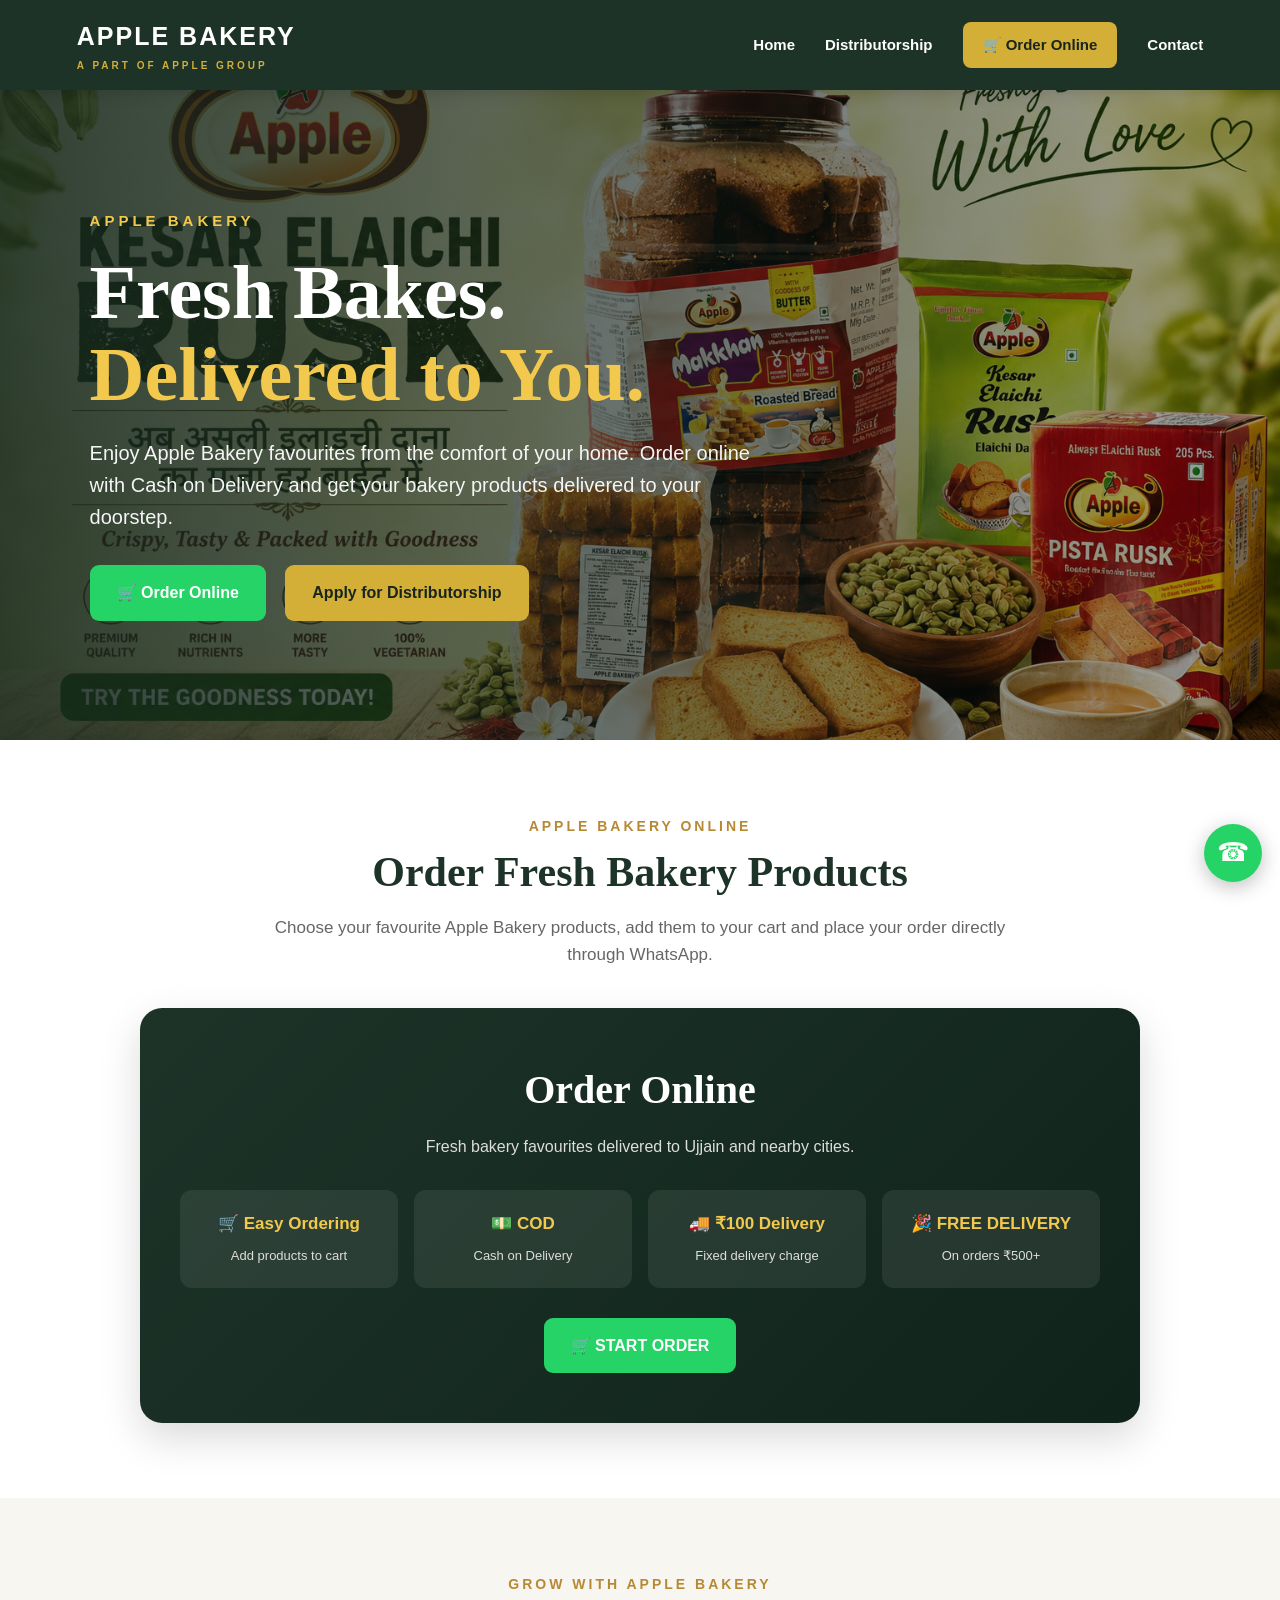
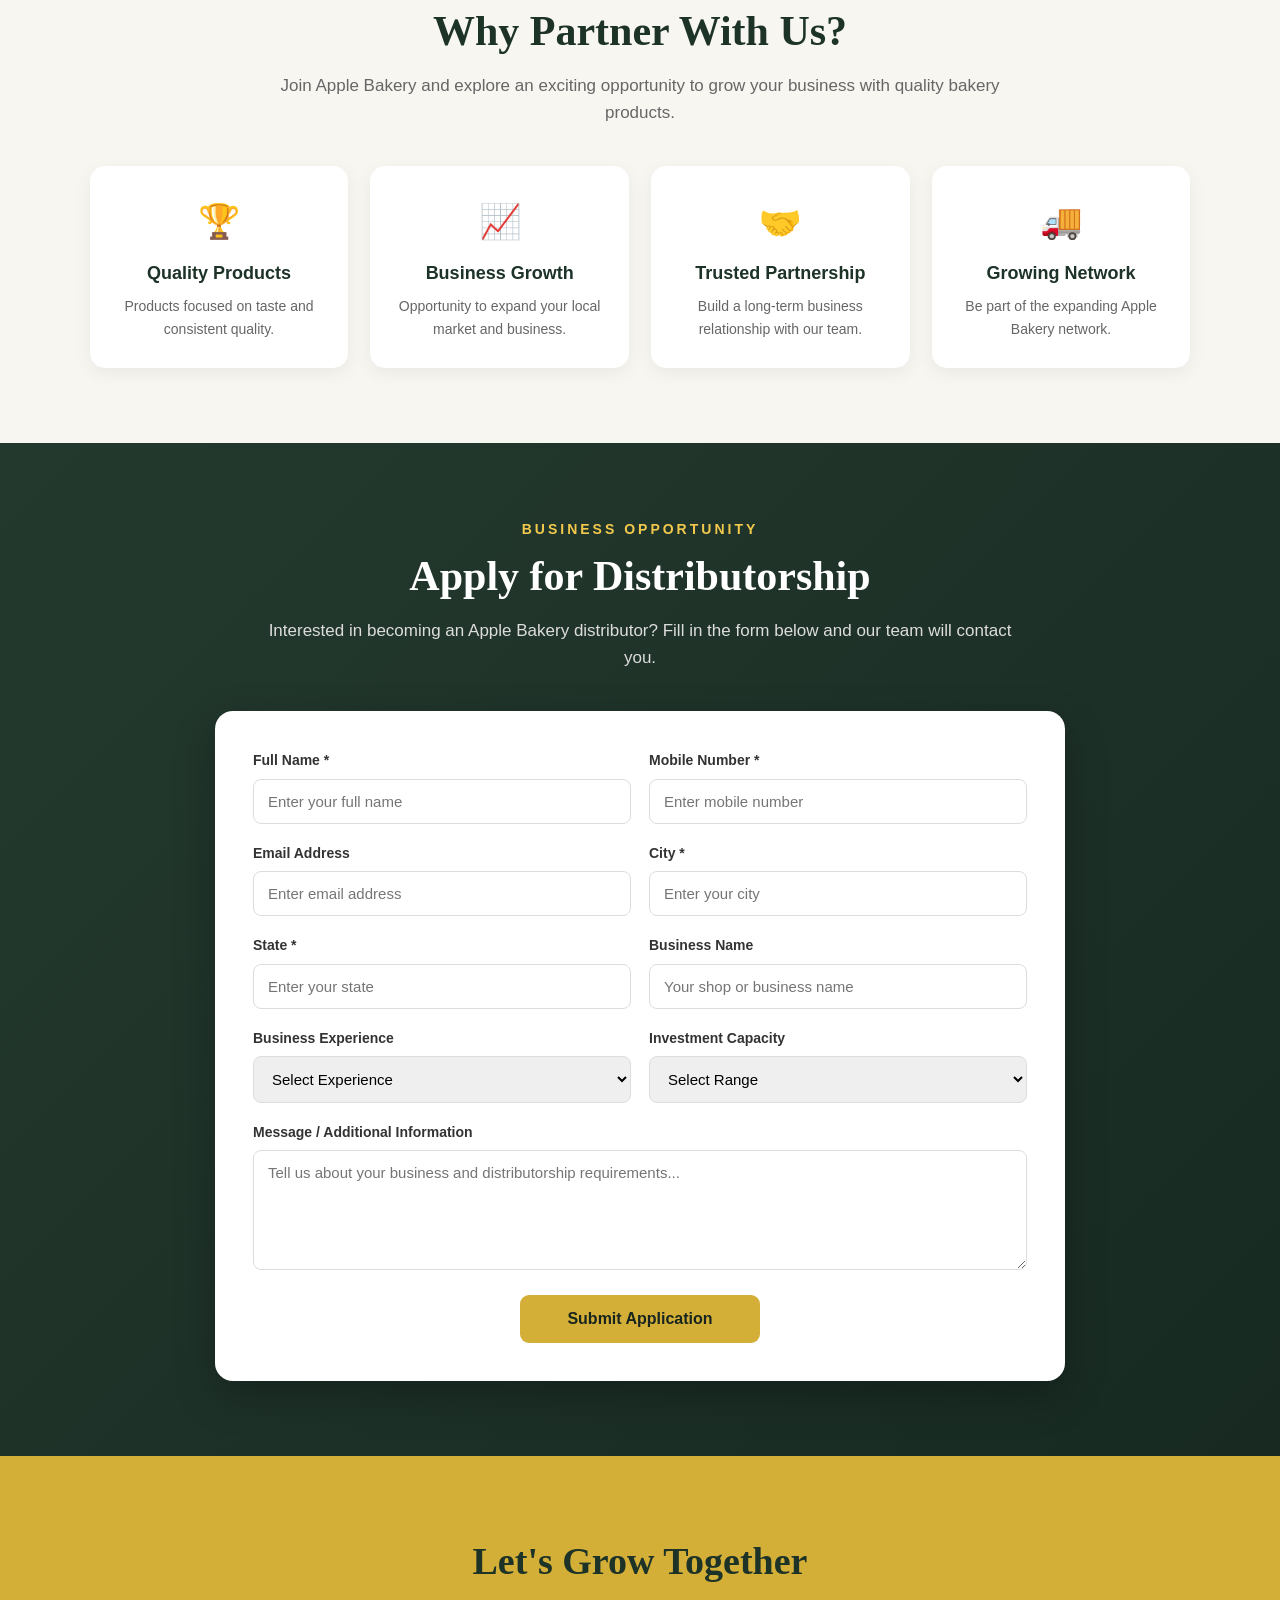
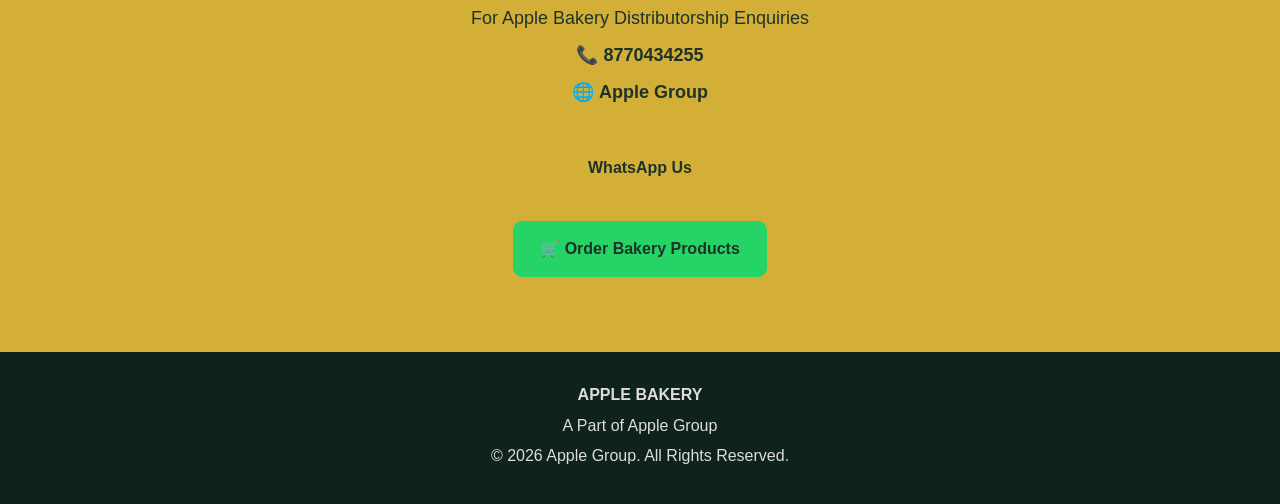
==== commit 1a74f7b2: "Update apple-bakery.html" ====
--- a/apple-bakery.html
+++ b/apple-bakery.html
@@ -16,6 +16,10 @@
 >
 
 <style>
+
+/* =========================
+   RESET
+========================= */
 
 *{
     margin:0;
@@ -28,20 +32,21 @@
 }
 
 body{
-    font-family:Arial,sans-serif;
+    font-family:Arial, sans-serif;
     background:#f8f6f1;
     color:#2b241d;
     line-height:1.6;
     overflow-x:hidden;
 }
 
+
 /* =========================
    HEADER
 ========================= */
 
 header{
     background:#1d3328;
-    padding:14px 6%;
+    padding:16px 6%;
     position:sticky;
     top:0;
     z-index:1000;
@@ -54,25 +59,33 @@
     display:flex;
     align-items:center;
     justify-content:space-between;
-    gap:20px;
+    gap:25px;
 }
 
 .logo{
-    color:white;
-    font-size:24px;
+    color:#fff;
+    font-size:25px;
     font-weight:bold;
     letter-spacing:2px;
     text-decoration:none;
 }
 
+.logo span{
+    display:block;
+    color:#d4af37;
+    font-size:10px;
+    letter-spacing:3px;
+    margin-top:2px;
+}
+
 nav{
     display:flex;
     align-items:center;
-    gap:22px;
+    gap:30px;
 }
 
 nav a{
-    color:white;
+    color:#fff;
     text-decoration:none;
     font-size:15px;
     font-weight:600;
@@ -83,20 +96,18 @@
     color:#d4af37;
 }
 
-/* ORDER BUTTON */
-
 .order-nav{
     background:#d4af37;
-    color:#1d3328 !important;
-    padding:10px 18px;
-    border-radius:7px;
+    color:#17251e !important;
+    padding:11px 20px;
+    border-radius:8px;
     font-weight:bold;
 }
 
 .order-nav:hover{
-    background:#f2c94c;
-    color:#1d3328 !important;
-}
+    background:#f1c84b;
+}
+
 
 /* =========================
    HERO
@@ -104,13 +115,13 @@
 
 .hero{
 
-    min-height:520px;
+    min-height:650px;
 
     background:
     linear-gradient(
         90deg,
-        rgba(29,51,40,.88),
-        rgba(0,0,0,.45)
+        rgba(20,39,30,.88),
+        rgba(0,0,0,.35)
     ),
     url('Apple-bakery-hero.png');
 
@@ -121,27 +132,28 @@
     display:flex;
     align-items:center;
 
-    padding:70px 7%;
-
-    color:white;
+    padding:80px 7%;
+
+    color:#fff;
 }
 
 .hero-content{
-    max-width:700px;
+    max-width:720px;
 }
 
 .hero-tag{
     color:#f2c94c;
-    font-size:14px;
-    letter-spacing:3px;
+    font-size:15px;
+    letter-spacing:4px;
     font-weight:bold;
-    margin-bottom:15px;
+    margin-bottom:18px;
 }
 
 .hero h1{
-    font-size:clamp(42px,6vw,72px);
-    line-height:1.1;
-    margin-bottom:18px;
+    font-family:Georgia,serif;
+    font-size:clamp(45px,6vw,76px);
+    line-height:1.08;
+    margin-bottom:22px;
 }
 
 .hero h1 span{
@@ -151,10 +163,11 @@
 
 .hero p{
     font-size:20px;
-    color:#f0f0f0;
-    margin-bottom:30px;
-    max-width:600px;
-}
+    color:#f5f5f5;
+    margin-bottom:32px;
+    max-width:680px;
+}
+
 
 /* =========================
    BUTTONS
@@ -164,15 +177,15 @@
     display:inline-block;
 
     background:#d4af37;
-    color:#1d3328;
+    color:#17251e;
 
     text-decoration:none;
 
     font-weight:bold;
 
-    padding:14px 25px;
-
-    border-radius:8px;
+    padding:15px 27px;
+
+    border-radius:9px;
 
     border:none;
 
@@ -190,17 +203,21 @@
 
 .order-btn{
     background:#25d366;
-    color:white;
-    margin-left:10px;
+    color:#fff;
 }
 
 .order-btn:hover{
     background:#20bd5a;
-    color:white;
-}
+    color:#fff;
+}
+
+.hero .order-btn{
+    margin-right:15px;
+}
+
 
 /* =========================
-   GENERAL
+   GENERAL SECTIONS
 ========================= */
 
 section{
@@ -215,29 +232,31 @@
 .section-tag{
     color:#b88935;
     text-transform:uppercase;
-    letter-spacing:2px;
+    letter-spacing:3px;
     font-weight:bold;
     font-size:14px;
-    margin-bottom:8px;
+    margin-bottom:10px;
     text-align:center;
 }
 
 .section-title{
     text-align:center;
-    font-size:40px;
+    font-family:Georgia,serif;
+    font-size:42px;
     color:#1d3328;
-    margin-bottom:15px;
+    margin-bottom:16px;
     line-height:1.2;
 }
 
 .section-text{
-    max-width:720px;
+    max-width:750px;
     margin:0 auto 40px;
     text-align:center;
     color:#666;
     font-size:17px;
 }
 
+
 /* =========================
    ONLINE ORDER SECTION
 ========================= */
@@ -247,6 +266,7 @@
 }
 
 .order-box{
+
     max-width:1000px;
     margin:auto;
 
@@ -259,9 +279,9 @@
 
     border-radius:22px;
 
-    padding:45px 35px;
-
-    color:white;
+    padding:50px 40px;
+
+    color:#fff;
 
     box-shadow:
     0 15px 40px rgba(0,0,0,.15);
@@ -271,39 +291,56 @@
 
 .order-box h2{
     font-family:Georgia,serif;
-    font-size:38px;
+    font-size:40px;
     margin-bottom:12px;
 }
 
 .order-box p{
     color:#ddd;
     max-width:650px;
-    margin:0 auto 25px;
+    margin:0 auto 28px;
 }
 
 .order-features{
+
     display:grid;
-    grid-template-columns:repeat(4,1fr);
-    gap:15px;
-    margin:25px 0;
+
+    grid-template-columns:
+    repeat(4,1fr);
+
+    gap:16px;
+
+    margin:30px 0;
 }
 
 .order-feature{
-    background:rgba(255,255,255,.08);
-    padding:18px 10px;
+
+    background:
+    rgba(255,255,255,.08);
+
+    padding:20px 12px;
+
     border-radius:12px;
 }
 
 .order-feature strong{
+
     display:block;
+
     color:#f2c94c;
+
     font-size:17px;
+
+    margin-bottom:5px;
 }
 
 .order-feature span{
+
     font-size:13px;
+
     color:#ddd;
 }
+
 
 /* =========================
    BENEFITS
@@ -314,15 +351,23 @@
 }
 
 .benefit-grid{
+
     display:grid;
-    grid-template-columns:repeat(4,1fr);
-    gap:20px;
+
+    grid-template-columns:
+    repeat(4,1fr);
+
+    gap:22px;
 }
 
 .benefit-card{
-    background:white;
-    padding:25px 20px;
-    border-radius:14px;
+
+    background:#fff;
+
+    padding:28px 20px;
+
+    border-radius:15px;
+
     text-align:center;
 
     box-shadow:
@@ -330,20 +375,28 @@
 }
 
 .benefit-icon{
-    font-size:32px;
+
+    font-size:34px;
+
     margin-bottom:10px;
 }
 
 .benefit-card h3{
+
     color:#1d3328;
+
     margin-bottom:8px;
+
     font-size:18px;
 }
 
 .benefit-card p{
+
     color:#666;
+
     font-size:14px;
 }
+
 
 /* =========================
    DISTRIBUTORSHIP
@@ -354,11 +407,11 @@
     background:
     linear-gradient(
         135deg,
-        rgba(29,51,40,.96),
-        rgba(16,35,27,.96)
+        rgba(29,51,40,.97),
+        rgba(16,35,27,.97)
     );
 
-    color:white;
+    color:#fff;
 }
 
 .distributorship .section-tag{
@@ -366,7 +419,7 @@
 }
 
 .distributorship .section-title{
-    color:white;
+    color:#fff;
 }
 
 .distributorship .section-text{
@@ -376,11 +429,12 @@
 .form-box{
 
     max-width:850px;
+
     margin:auto;
 
-    background:white;
-
-    padding:35px;
+    background:#fff;
+
+    padding:38px;
 
     border-radius:18px;
 
@@ -467,8 +521,10 @@
 }
 
 .form-submit .btn{
+
     min-width:240px;
 }
+
 
 /* =========================
    CONTACT
@@ -485,7 +541,9 @@
 
 .contact h2{
 
-    font-size:36px;
+    font-family:Georgia,serif;
+
+    font-size:38px;
 
     margin-bottom:12px;
 }
@@ -505,6 +563,7 @@
 
     text-decoration:none;
 }
+
 
 /* =========================
    FOOTER
@@ -514,11 +573,11 @@
 
     background:#10231b;
 
-    color:white;
+    color:#fff;
 
     text-align:center;
 
-    padding:28px 6%;
+    padding:30px 6%;
 }
 
 footer p{
@@ -528,8 +587,9 @@
     color:#ddd;
 }
 
+
 /* =========================
-   WHATSAPP
+   FLOATING WHATSAPP
 ========================= */
 
 .floating-whatsapp{
@@ -548,7 +608,7 @@
 
     background:#25d366;
 
-    color:white;
+    color:#fff;
 
     display:flex;
 
@@ -558,13 +618,14 @@
 
     text-decoration:none;
 
-    font-size:25px;
+    font-size:26px;
 
     box-shadow:
     0 5px 20px rgba(0,0,0,.25);
 
     z-index:999;
 }
+
 
 /* =========================
    MOBILE
@@ -573,132 +634,272 @@
 @media(max-width:768px){
 
     header{
-        padding:13px 5%;
+        padding:14px 5%;
     }
 
     .navbar{
+
         flex-direction:column;
-        gap:10px;
+
+        gap:12px;
     }
 
     .logo{
-        font-size:21px;
+
+        font-size:23px;
+
+        text-align:center;
     }
 
     nav{
+
         width:100%;
+
         justify-content:center;
-        gap:10px;
+
+        gap:16px;
+
         flex-wrap:wrap;
     }
 
     nav a{
+
+        font-size:13px;
+    }
+
+    .order-nav{
+
+        padding:9px 15px;
+    }
+
+
+    /* HERO */
+
+    .hero{
+
+        min-height:650px;
+
+        padding:55px 6%;
+
+        align-items:center;
+
+        background-position:center;
+    }
+
+    .hero-content{
+
+        width:100%;
+    }
+
+    .hero-tag{
+
+        font-size:13px;
+
+        letter-spacing:3px;
+    }
+
+    .hero h1{
+
+        font-size:42px;
+
+        line-height:1.08;
+    }
+
+    .hero p{
+
+        font-size:17px;
+
+        line-height:1.65;
+
+        margin-bottom:28px;
+    }
+
+
+    /* IMPORTANT:
+       BUTTONS SEPARATED
+    */
+
+    .hero-content .btn{
+
+        display:block;
+
+        width:100%;
+
+        max-width:430px;
+
+        margin-left:0 !important;
+
+        margin-right:0 !important;
+
+        margin-bottom:25px;
+
+        text-align:center;
+    }
+
+    .hero-content .order-btn{
+
+        margin-top:0 !important;
+
+        margin-bottom:25px !important;
+    }
+
+    .hero-content .btn:last-child{
+
+        margin-bottom:0;
+    }
+
+
+    /* SECTIONS */
+
+    section{
+
+        padding:55px 5%;
+    }
+
+    .section-title{
+
+        font-size:32px;
+    }
+
+    .section-text{
+
+        font-size:15px;
+
+        line-height:1.6;
+    }
+
+
+    /* ORDER */
+
+    .order-box{
+
+        padding:35px 20px;
+
+        border-radius:18px;
+    }
+
+    .order-box h2{
+
+        font-size:32px;
+    }
+
+    .order-features{
+
+        grid-template-columns:
+        repeat(2,1fr);
+
+        gap:12px;
+    }
+
+
+    /* BENEFITS */
+
+    .benefit-grid{
+
+        grid-template-columns:
+        repeat(2,1fr);
+
+        gap:13px;
+    }
+
+    .benefit-card{
+
+        padding:20px 12px;
+    }
+
+    .benefit-icon{
+
+        font-size:28px;
+    }
+
+    .benefit-card h3{
+
+        font-size:15px;
+    }
+
+    .benefit-card p{
+
         font-size:12px;
     }
 
-    .order-nav{
-        padding:8px 13px;
-    }
-
-    .hero{
-
-        min-height:460px;
-
-        padding:55px 6%;
-
-        background-position:center;
-    }
-
-    .hero h1{
-        font-size:40px;
-    }
-
-    .hero p{
-        font-size:16px;
-    }
-
-    .hero .order-btn{
-        margin-left:0;
-        margin-top:10px;
-    }
-
-    section{
-        padding:55px 5%;
-    }
-
-    .section-title{
-        font-size:30px;
-    }
-
-    .section-text{
-        font-size:15px;
-    }
-
-    .order-box{
-        padding:35px 20px;
-    }
-
-    .order-box h2{
-        font-size:30px;
-    }
-
-    .order-features{
-        grid-template-columns:repeat(2,1fr);
-    }
-
-    .benefit-grid{
-        grid-template-columns:repeat(2,1fr);
-        gap:12px;
-    }
-
-    .benefit-card{
-        padding:18px 12px;
-    }
-
-    .benefit-icon{
-        font-size:26px;
-    }
-
-    .benefit-card h3{
-        font-size:15px;
-    }
-
-    .benefit-card p{
-        font-size:12px;
-    }
+
+    /* FORM */
 
     .form-box{
-        padding:20px 15px;
+
+        padding:22px 16px;
+
         border-radius:14px;
     }
 
     .form-grid{
+
         grid-template-columns:1fr;
-        gap:14px;
+
+        gap:15px;
     }
 
     .form-group.full{
+
         grid-column:auto;
     }
 
     .form-group input,
     .form-group select,
     .form-group textarea{
+
         padding:12px;
+
         font-size:14px;
     }
 
     .form-submit .btn{
+
         width:100%;
+
         min-width:0;
     }
 
+
+    /* CONTACT */
+
     .contact h2{
-        font-size:28px;
+
+        font-size:30px;
     }
 
     .contact p{
+
         font-size:15px;
+    }
+
+}
+
+
+/* =========================
+   SMALL PHONES
+========================= */
+
+@media(max-width:420px){
+
+    .hero h1{
+
+        font-size:37px;
+    }
+
+    .hero p{
+
+        font-size:16px;
+    }
+
+    .order-features{
+
+        grid-template-columns:1fr;
+    }
+
+    .benefit-grid{
+
+        grid-template-columns:1fr;
     }
 
 }
@@ -720,8 +921,15 @@
 <div class="navbar">
 
 <a href="index.html" class="logo">
+
 APPLE BAKERY
+
+<span>
+A PART OF APPLE GROUP
+</span>
+
 </a>
+
 
 <nav>
 
@@ -733,8 +941,10 @@
 Distributorship
 </a>
 
-<a href="bakery-order.html"
-   class="order-nav">
+<a
+href="bakery-order.html"
+class="order-nav"
+>
 🛒 Order Online
 </a>
 
@@ -749,6 +959,7 @@
 </header>
 
 
+
 <!-- =========================
      HERO
 ========================= -->
@@ -757,16 +968,24 @@
 
 <div class="hero-content">
 
+
 <div class="hero-tag">
+
 APPLE BAKERY
-</div>
+
+</div>
+
 
 <h1>
 
 Fresh Bakes.
-<span>Delivered to You.</span>
+
+<span>
+Delivered to You.
+</span>
 
 </h1>
+
 
 <p>
 
@@ -798,6 +1017,7 @@
 </section>
 
 
+
 <!-- =========================
      ONLINE ORDER
 ========================= -->
@@ -806,13 +1026,20 @@
 
 <div class="container">
 
+
 <div class="section-tag">
+
 APPLE BAKERY ONLINE
-</div>
+
+</div>
+
 
 <h2 class="section-title">
+
 Order Fresh Bakery Products
+
 </h2>
+
 
 <p class="section-text">
 
@@ -825,9 +1052,13 @@
 
 <div class="order-box">
 
+
 <h2>
+
 Order Online
+
 </h2>
+
 
 <p>
 
@@ -838,6 +1069,7 @@
 
 
 <div class="order-features">
+
 
 <div class="order-feature">
 
@@ -890,6 +1122,7 @@
 
 </div>
 
+
 </div>
 
 
@@ -900,11 +1133,13 @@
 🛒 START ORDER
 </a>
 
+
 </div>
 
 </div>
 
 </section>
+
 
 
 <!-- =========================
@@ -915,13 +1150,20 @@
 
 <div class="container">
 
+
 <div class="section-tag">
+
 GROW WITH APPLE BAKERY
-</div>
+
+</div>
+
 
 <h2 class="section-title">
+
 Why Partner With Us?
+
 </h2>
+
 
 <p class="section-text">
 
@@ -1010,8 +1252,9 @@
 </section>
 
 
+
 <!-- =========================
-     DISTRIBUTORSHIP FORM
+     DISTRIBUTORSHIP
 ========================= -->
 
 <section
@@ -1021,13 +1264,20 @@
 
 <div class="container">
 
+
 <div class="section-tag">
+
 BUSINESS OPPORTUNITY
-</div>
+
+</div>
+
 
 <h2 class="section-title">
+
 Apply for Distributorship
+
 </h2>
+
 
 <p class="section-text">
 
@@ -1268,6 +1518,7 @@
 </section>
 
 
+
 <!-- =========================
      CONTACT
 ========================= -->
@@ -1279,27 +1530,38 @@
 
 <div class="container">
 
+
 <h2>
 Let's Grow Together
 </h2>
 
+
 <p>
 For Apple Bakery Distributorship Enquiries
 </p>
 
+
 <p>
+
 📞
+
 <a href="tel:+918770434255">
 8770434255
 </a>
+
 </p>
 
+
 <p>
+
 🌐
+
 <a href="index.html">
-www.applegroup.info
+Apple Group
 </a>
+
 </p>
+
 
 <br>
 
@@ -1330,6 +1592,7 @@
 </section>
 
 
+
 <!-- =========================
      FOOTER
 ========================= -->
@@ -1351,6 +1614,7 @@
 </p>
 
 </footer>
+
 
 
 <!-- =========================
